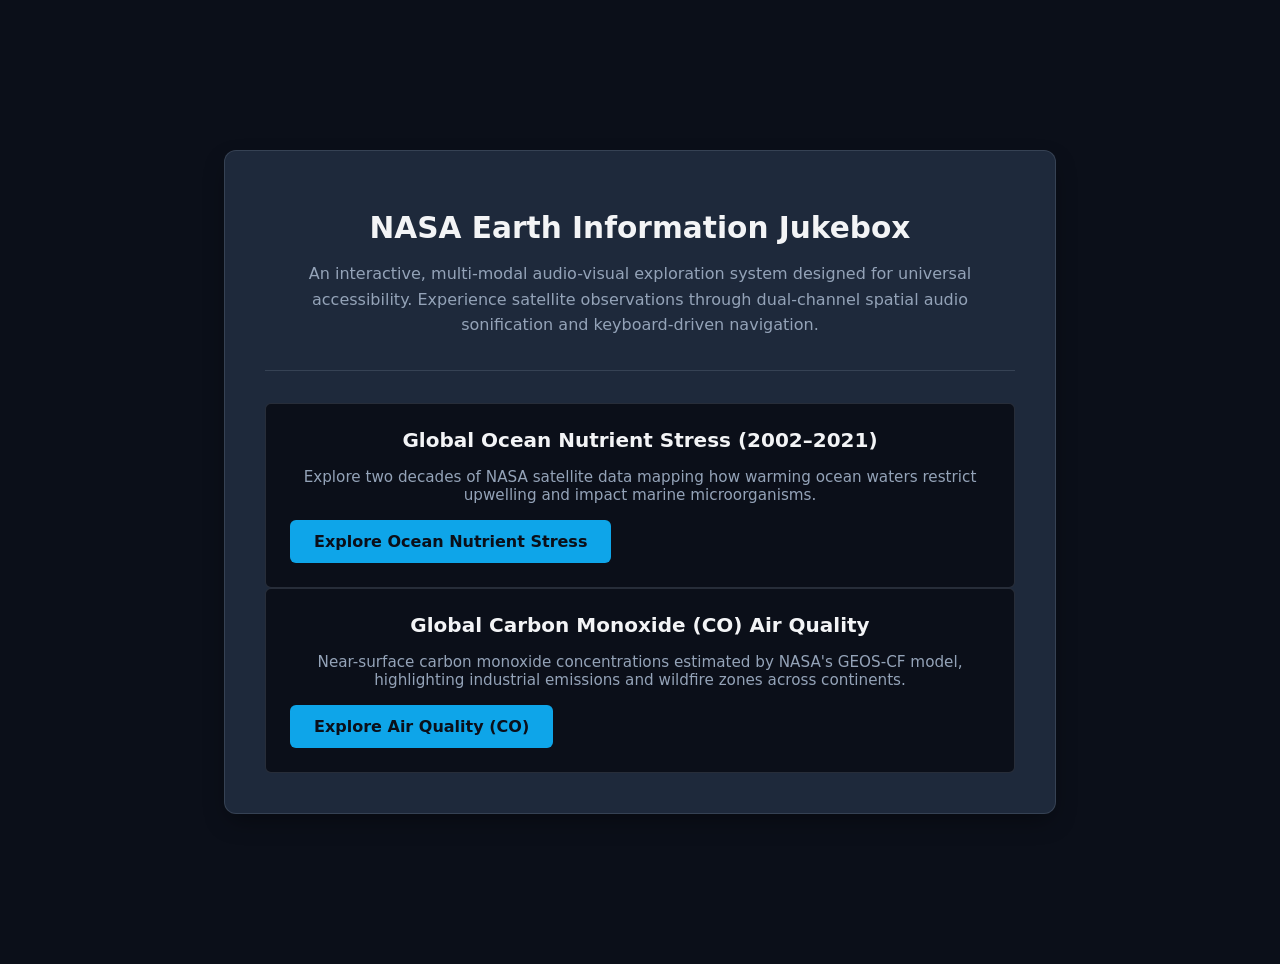
==== index.html @ 6dde5a8d "Added one more visualization page air-Quality-co.html and updated files to accomodate mutiple visual" ====
<!DOCTYPE html>
<html lang="en">
<head>
    <meta charset="UTF-8">
    <meta name="viewport" content="width=device-width, initial-scale=1.0">
    <title>NASA Earth Information Jukebox - Accessible Data Gateway</title>
    <link rel="stylesheet" href="css/style.css">
</head>
<body class="gateway-body">

    <main class="gateway-container" role="main">
        <header class="gateway-header">
            <h1>NASA Earth Information Jukebox</h1>
            <p>An interactive, multi-modal audio-visual exploration system designed for universal accessibility. Experience satellite observations through dual-channel spatial audio sonification and keyboard-driven navigation.</p>
        </header>

        <section aria-label="Available Visualizations">
            <div class="dataset-card">
                <h2>Global Ocean Nutrient Stress (2002–2021)</h2>
                <p>Explore two decades of NASA satellite data mapping how warming ocean waters restrict upwelling and impact marine microorganisms.</p>
                <a href="ocean-stress.html" class="explore-btn" role="button">Explore Ocean Nutrient Stress</a>
            </div>
            <div class="dataset-card">
                <h2>Global Carbon Monoxide (CO) Air Quality</h2>
                <p>Near-surface carbon monoxide concentrations estimated by NASA's GEOS-CF model, highlighting industrial emissions and wildfire zones across continents.</p>
                <a href="air-quality-co.html" class="explore-btn" role="button">Explore Air Quality (CO)</a>
            </div>
        </section>
    </main>

</body>
</html>
---- css/style.css ----
/* ==========================================================================
   EARTH INFORMATION JUKEBOX - DESIGN SYSTEM & CSS VARIABLES (:root)
   ========================================================================== */
:root {
    /* Color Palette (WCAG AAA High Contrast) */
    --bg-primary: #0b0f19;
    --bg-surface: #1e293b;
    --border-color: #475569;
    --border-bright: #38bdf8;
    
    --text-primary: #f3f4f6;
    --text-heading: #38bdf8;
    --text-accent: #facc15;
    
    /* Interactive & Action Colors */
    --btn-bg: #0284c7;
    --btn-hover: #0369a1;
    --focus-ring: #facc15;
    --cursor-line: #38bdf8;

    /* Legend / Stress Colors */
    --legend-low-bg: #1e3a8a;
    --legend-low-text: #93c5fd;
    --legend-high-bg: #7f1d1d;
    --legend-high-text: #fca5a5;

    /* Typography */
    --font-family: Arial, sans-serif;
    --font-size-base: 1rem;
    --font-size-lg: 1.1rem;
    --font-size-heading: 1.2rem;

    /* Spacing & Layout */
    --spacing-sm: 8px;
    --spacing-md: 15px;
    --spacing-lg: 20px;
    --spacing-xl: 30px;
    --border-radius: 6px;
    --border-radius-sm: 4px;

    /* Focus & Border Styles */
    --focus-outline-width: 4px;
    --focus-outline-style: solid;
}

/* ==========================================================================
   BASE & LAYOUT STYLES
   ========================================================================== */
body {
    font-family: var(--font-family);
    background-color: var(--bg-primary);
    color: var(--text-primary);
    margin: 0;
    padding: var(--spacing-lg);
    text-align: center;
}

header h1 {
    color: var(--text-heading);
    margin-bottom: var(--spacing-sm);
}

header p {
    font-size: var(--font-size-base);
    color: var(--text-primary);
}

.main-container {
    max-width: 1200px;
    margin: 0 auto;
}

/* ==========================================================================
   TIER 1: EXECUTIVE SUMMARY BANNER
   ========================================================================== */
.sr-summary-banner {
    background-color: var(--bg-surface);
    border: 2px solid var(--border-bright);
    color: var(--text-primary);
    padding: var(--spacing-md);
    margin-bottom: var(--spacing-lg);
    font-size: var(--font-size-lg);
    border-radius: var(--border-radius);
    text-align: left;
}

/* ==========================================================================
   AUDIO LEGEND COMPONENT (Displayed Before Map)
   ========================================================================== */
.audio-legend-section {
    margin-bottom: var(--spacing-lg);
    background: var(--bg-surface);
    border: 2px solid var(--border-color);
    padding: var(--spacing-md);
    border-radius: var(--border-radius);
    text-align: left;
}

.audio-legend-section h3 {
    color: var(--text-heading);
    margin-top: 0;
    font-size: var(--font-size-heading);
}

.legend-grid {
    display: flex;
    justify-content: space-around;
    gap: var(--spacing-md);
    margin-top: var(--spacing-sm);
    flex-wrap: wrap;
}

.legend-item {
    flex: 1;
    min-width: 250px;
    padding: var(--spacing-md);
    border-radius: var(--border-radius-sm);
    font-weight: bold;
}

.legend-item.low { 
    background-color: var(--legend-low-bg); 
    color: var(--legend-low-text); 
}

.legend-item.high { 
    background-color: var(--legend-high-bg); 
    color: var(--legend-high-text); 
}

/* ==========================================================================
   WORKSPACE & MAP CONTAINER
   ========================================================================== */
.workspace-grid {
    display: flex;
    flex-wrap: wrap;
    gap: var(--spacing-lg);
    justify-content: center;
    align-items: flex-start;
}

.map-section {
    flex: 2;
    min-width: 300px;
}

.map-container {
    border: 4px solid var(--text-primary);
    background: #000;
    width: 100%;
    max-width: 800px;
    margin: 0 auto;
    border-radius: var(--border-radius-sm);
    overflow: hidden;
}

canvas {
    display: block;
    width: 100%;
    height: auto;
    cursor: crosshair;
}

canvas:focus {
    outline: var(--focus-outline-width) var(--focus-outline-style) var(--focus-ring);
}

.status-readout {
    margin-top: var(--spacing-md);
    font-size: var(--font-size-lg);
    color: var(--text-accent);
    font-weight: bold;
    background: var(--bg-surface);
    padding: var(--spacing-md);
    border-radius: var(--border-radius-sm);
    text-align: left;
    border: 1px solid var(--border-color);
}

/* ==========================================================================
   CONTROL PANEL & BUTTONS
   ========================================================================== */
.control-panel {
    flex: 1;
    min-width: 280px;
    background: var(--bg-surface);
    border: 2px solid var(--border-color);
    padding: var(--spacing-md);
    border-radius: var(--border-radius);
    text-align: left;
}

.control-panel h2 {
    color: var(--text-heading);
    margin-top: 0;
    font-size: var(--font-size-heading);
}

fieldset {
    border: 1px solid var(--border-color);
    margin-bottom: var(--spacing-md);
    padding: var(--spacing-md);
    border-radius: var(--border-radius-sm);
}

legend {
    color: var(--text-heading);
    font-weight: bold;
}

.control-btn {
    display: block;
    width: 100%;
    background-color: var(--btn-bg);
    color: var(--text-primary);
    border: none;
    padding: var(--spacing-sm) var(--spacing-md);
    margin-top: var(--spacing-sm);
    border-radius: var(--border-radius-sm);
    font-size: var(--font-size-base);
    cursor: pointer;
    font-weight: bold;
    text-align: center;
}

.control-btn:hover {
    background-color: var(--btn-hover);
}

.control-btn:focus {
    outline: var(--focus-outline-width) var(--focus-outline-style) var(--focus-ring);
}

/* Legend subline metadata */
.legend-subline {
    font-size: 0.85rem;
    opacity: 0.8;
    margin-top: 4px;
}

/* Screen-reader-only accessible hiding class */
.sr-only {
    position: absolute;
    width: 1px;
    height: 1px;
    padding: 0;
    margin: -1px;
    overflow: hidden;
    clip: rect(0, 0, 0, 0);
    white-space: nowrap;
    border: 0;
}

/* Gateway Link Container */
.gateway-link-container {
    margin-top: 1.5rem;
}

.gateway-link-container .control-btn {
    text-align: center;
    display: block;
    text-decoration: none;
}

/* ========================================================================== */
/* Gateway Landing Page Styles (Appended)                                     */
/* ========================================================================== */

.gateway-body {
    background-color: var(--bg-primary, #0f172a);
    color: var(--text-primary, #f8fafc);
    font-family: var(--font-sans, system-ui, sans-serif);
    margin: 0;
    min-height: 100vh;
    display: flex;
    flex-direction: column;
    align-items: center;
    justify-content: center;
    padding: 2rem;
}

.gateway-container {
    width: 100%;
    max-width: 750px;
    background-color: var(--bg-secondary, #1e293b);
    border: var(--border-subtle, 1px solid rgba(148, 163, 184, 0.2));
    border-radius: var(--radius-md, 0.75rem);
    padding: 2.5rem;
    box-shadow: 0 10px 25px -5px rgba(0, 0, 0, 0.4);
}

.gateway-header {
    margin-bottom: 2rem;
    border-bottom: var(--border-subtle, 1px solid rgba(148, 163, 184, 0.2));
    padding-bottom: 1rem;
}

.gateway-header h1 {
    font-size: 1.85rem;
    font-weight: 700;
    margin-bottom: 0.75rem;
    color: var(--text-primary, #f8fafc);
}

.gateway-header p {
    color: var(--text-secondary, #94a3b8);
    font-size: 1rem;
    line-height: 1.6;
}

.dataset-card {
    background-color: var(--bg-primary, #0f172a);
    border: var(--border-subtle, 1px solid rgba(148, 163, 184, 0.2));
    border-radius: var(--radius-sm, 0.375rem);
    padding: 1.5rem;
    display: flex;
    flex-direction: column;
    gap: 1rem;
}

.dataset-card h2 {
    font-size: 1.25rem;
    color: var(--text-primary, #f8fafc);
    margin: 0;
}

.dataset-card p {
    color: var(--text-secondary, #94a3b8);
    font-size: 0.95rem;
    margin: 0;
}

.explore-btn {
    display: inline-block;
    background-color: var(--accent-primary, #0ea5e9);
    color: var(--bg-primary, #0f172a);
    font-weight: 600;
    text-decoration: none;
    padding: 0.75rem 1.5rem;
    border-radius: var(--radius-sm, 0.375rem);
    text-align: center;
    transition: opacity 0.2s ease;
    align-self: flex-start;
}

.explore-btn:hover {
    opacity: 0.9;
    background-color: var(--accent-hover, #0284c7);
    color: var(--text-primary, #f8fafc);
}


/* ==========================================================================
   DYNAMIC LEGEND COMPONENT STYLES (Zero-Hardcoding Architecture)
   ========================================================================== */
.audio-legend-wrapper {
    margin-bottom: var(--spacing-lg);
    background: var(--bg-surface);
    border: 2px solid var(--border-color);
    padding: var(--spacing-md);
    border-radius: var(--border-radius);
    text-align: left;
}

.audio-legend-wrapper h3 {
    color: var(--text-heading);
    margin-top: 0;
    font-size: var(--font-size-heading);
    margin-bottom: 0.5rem;
}

.legend-desc {
    font-size: 0.85rem;
    color: var(--text-secondary, #94a3b8);
    margin-bottom: 1rem;
}

.legend-gradient-bar {
    height: 36px;
    width: 100%;
    min-width: 200px;
    display: block;
    border-radius: var(--border-radius-sm);
    position: relative;
    cursor: pointer;
    outline-offset: 2px;
    margin: var(--spacing-sm) 0;
    border: 1px solid var(--border-color);
}

.legend-gradient-bar:focus {
    outline: var(--focus-outline-width) var(--focus-outline-style) var(--focus-ring);
}

.legend-axis-labels {
    display: flex;
    justify-content: space-between;
    margin-top: 8px;
    font-size: 0.8rem;
    color: var(--text-secondary, #94a3b8);
}

.legend-unit-footer {
    text-align: center;
    margin-top: 6px;
    font-size: 0.75rem;
    font-style: italic;
    color: var(--text-secondary, #94a3b8);
}
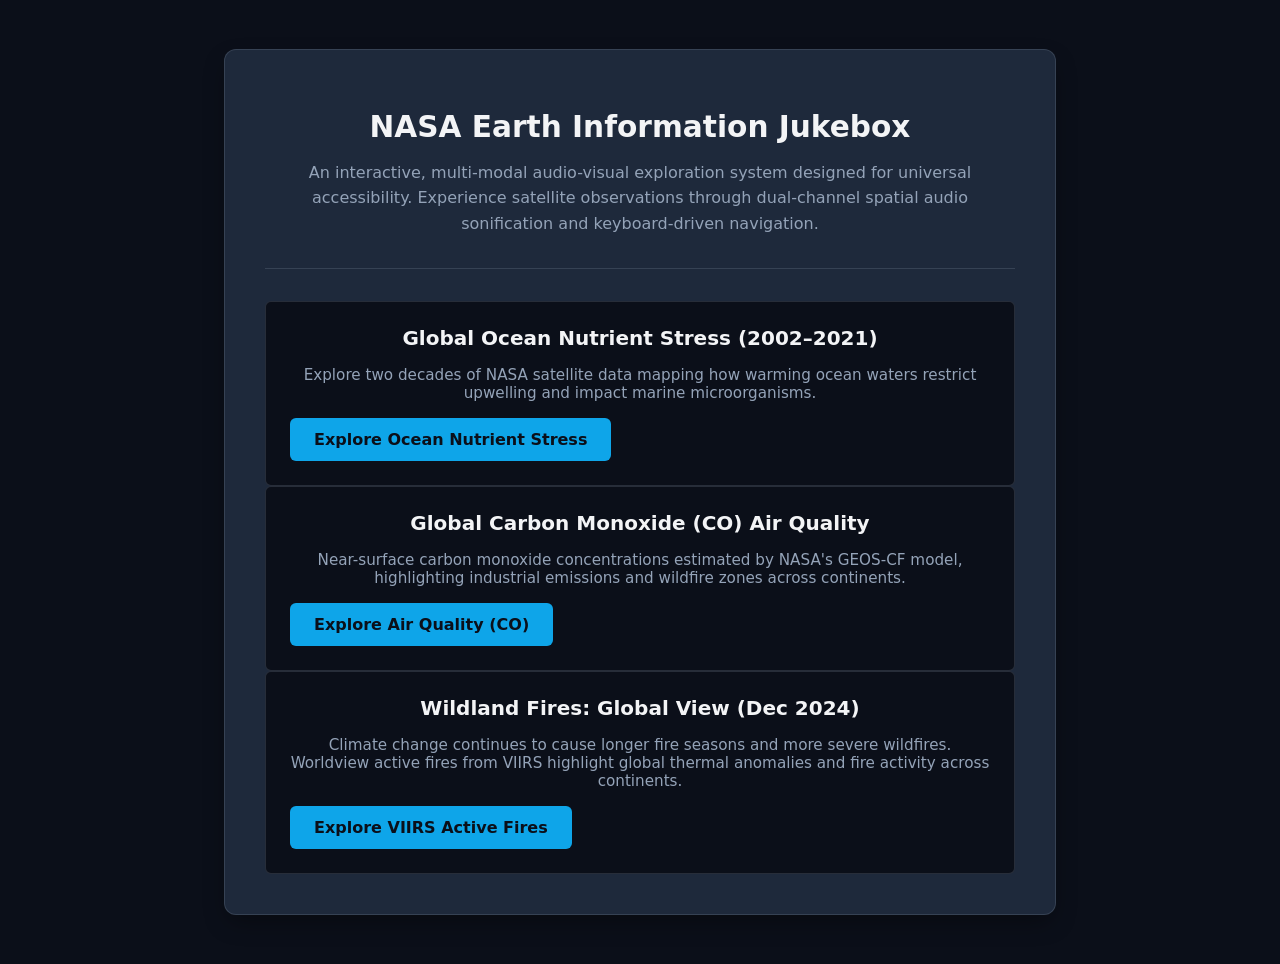
==== commit 271ec0a6: "Added third visualization fires-viirs.html" ====
--- a/index.html
+++ b/index.html
@@ -25,6 +25,11 @@
                 <p>Near-surface carbon monoxide concentrations estimated by NASA's GEOS-CF model, highlighting industrial emissions and wildfire zones across continents.</p>
                 <a href="air-quality-co.html" class="explore-btn" role="button">Explore Air Quality (CO)</a>
             </div>
+            <div class="dataset-card">
+                <h2>Wildland Fires: Global View (Dec 2024)</h2>
+                <p>Climate change continues to cause longer fire seasons and more severe wildfires. Worldview active fires from VIIRS highlight global thermal anomalies and fire activity across continents.</p>
+                <a href="fires-viirs.html" class="explore-btn" role="button">Explore VIIRS Active Fires</a>
+            </div>
         </section>
     </main>
 
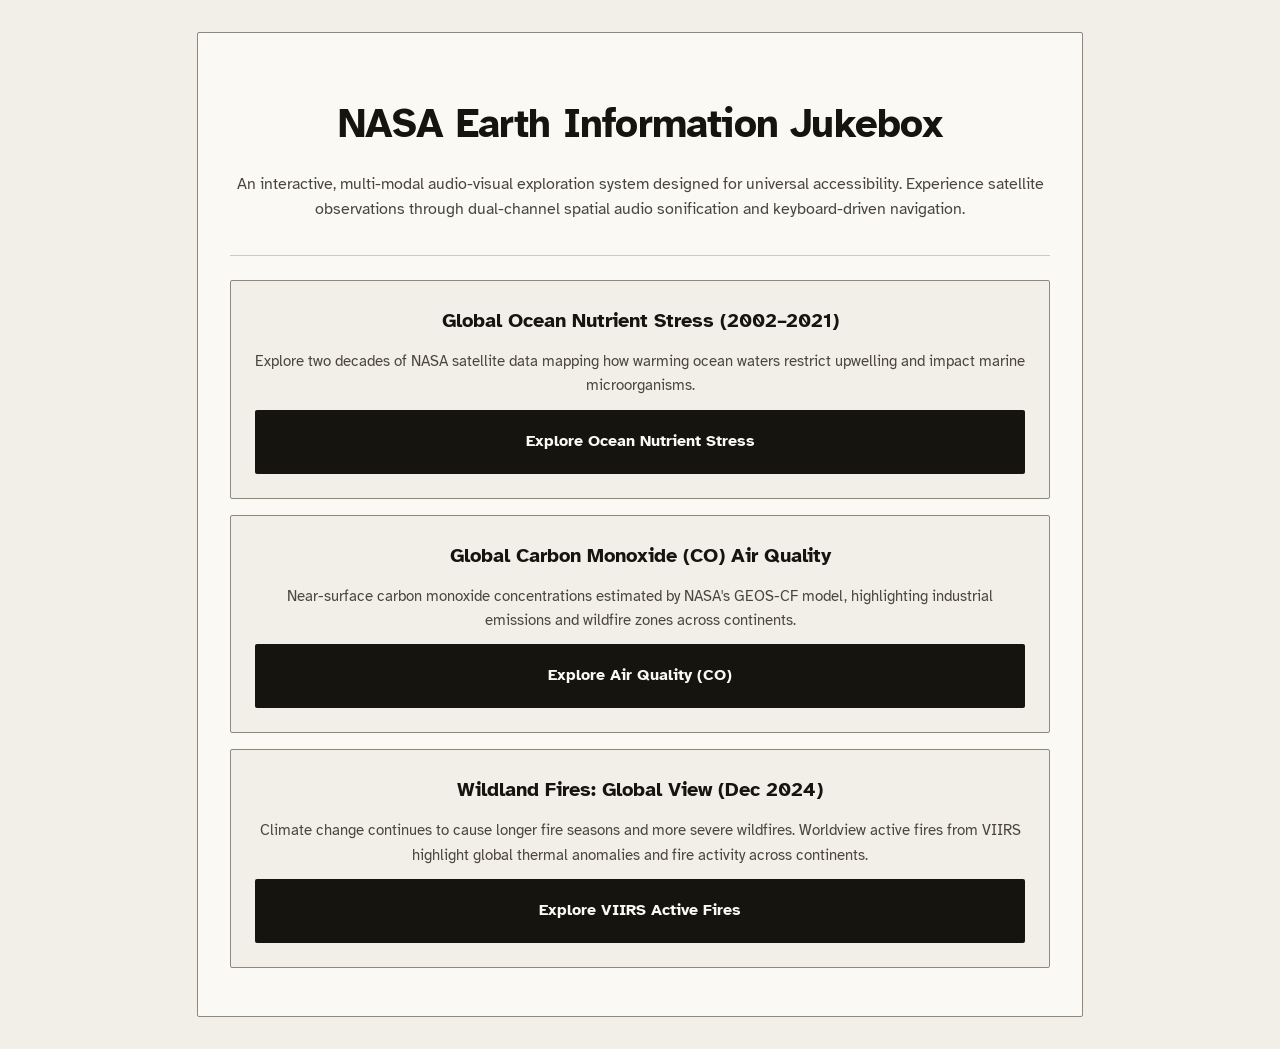
==== commit 37d4ced5: "Phase 1 - Style update" ====
--- a/index.html
+++ b/index.html
@@ -5,6 +5,11 @@
     <meta name="viewport" content="width=device-width, initial-scale=1.0">
     <title>NASA Earth Information Jukebox - Accessible Data Gateway</title>
     <link rel="stylesheet" href="css/style.css">
+
+    <!-- Google Fonts for Accessible Typography -->
+    <link rel="preconnect" href="https://fonts.googleapis.com">
+    <link rel="preconnect" href="https://fonts.gstatic.com" crossorigin>
+    <link href="https://fonts.googleapis.com/css2?family=Atkinson+Hyperlegible:ital,wght@0,400;0,700;1,400;1,700&display=swap" rel="stylesheet">
 </head>
 <body class="gateway-body">
 
--- a/css/style.css
+++ b/css/style.css
@@ -1,122 +1,243 @@
-
-
-
-/* ==========================================================================
-   EARTH INFORMATION JUKEBOX - DESIGN SYSTEM & CSS VARIABLES (:root)
+/* ==========================================================================
+   EARTH INFORMATION JUKEBOX — DESIGN SYSTEM & CSS VARIABLES (:root)
+   Centralized Token Dictionary & Comprehensive Documentation
    ========================================================================== */
 :root {
-    /* Color Palette (WCAG AAA High Contrast) */
-    --bg-primary: #0b0f19;
-    --bg-surface: #1e293b;
-    --border-color: #475569;
-    --border-bright: #38bdf8;
-    
-    --text-primary: #f3f4f6;
-    --text-heading: #38bdf8;
-    --text-accent: #facc15;
-    
-    /* Interactive & Action Colors */
-    --btn-bg: #0284c7;
-    --btn-hover: #0369a1;
-    --focus-ring: #facc15;
-    --cursor-line: #38bdf8;
-
-    /* Legend / Stress Colors */
+    /* ----------------------------------------------------------------------
+       1. COLOR PALETTE ("Listening Atlas" Day Theme — WCAG AAA High Contrast)
+       ---------------------------------------------------------------------- */
+    /* Primary warm paper background for the main body viewport (reduces glare) */
+    --bg-primary: #F2EFE8;
+    --paper: #F2EFE8;
+    
+    /* Elevated surface background for cards, panels, and banners */
+    --bg-surface: #FBF9F4;
+    --surface: #FBF9F4;
+
+    /* Tinted archival plate background for map canvas containers */
+    --plate-bg: #E6E1D6;
+    
+    /* Standard structural rule/border color for dividers and fieldsets */
+    --border-color: #CFC9BD;
+    --rule: #CFC9BD;
+    
+    /* High-contrast strong border color for cards, buttons, and active frames */
+    --border-bright: #8E877A;
+    --rule-strong: #8E877A;
+    
+    /* Primary deep charcoal-ink foreground text color */
+    --text-primary: #16140F;
+    --ink: #16140F;
+    
+    /* Heading text color in deep charcoal-ink for maximum legibility */
+    --text-heading: #16140F;
+    
+    /* Accent text color in deep burnt-terracotta for readouts and links */
+    --text-accent: #8C2A0B;
+    --accent: #8C2A0B;
+
+    /* Secondary muted ink color for descriptions, metadata, and axis labels */
+    --text-secondary: #4A463F;
+    --ink-2: #4A463F;
+
+    /* ----------------------------------------------------------------------
+       2. INTERACTIVE & ACTION COLORS
+       ---------------------------------------------------------------------- */
+    /* Primary button background in solid ink for unmistakable contrast */
+    --btn-bg: #16140F;
+    
+    /* Interactive hover state transitions smoothly to burnt-terracotta accent */
+    --btn-hover: #8C2A0B;
+    
+    /* High-visibility 3px terracotta focus ring for keyboard & VoiceOver users */
+    --focus-ring: #8C2A0B;
+    
+    /* Color for the active canvas audio scanning cursor line */
+    --cursor-line: #16140F;
+
+    /* Primary accent color tokens for landing page buttons and links */
+    --accent-primary: #16140F;
+    --accent-hover: #8C2A0B;
+
+    /* ----------------------------------------------------------------------
+       3. LEGEND / STRESS COLORS
+       ---------------------------------------------------------------------- */
+    /* Low-impact / cool zone legend background */
     --legend-low-bg: #1e3a8a;
+    
+    /* Low-impact / cool zone legend text */
     --legend-low-text: #93c5fd;
+    
+    /* High-impact / active fire / stress zone legend background */
     --legend-high-bg: #7f1d1d;
+    
+    /* High-impact / active fire / stress zone legend text */
     --legend-high-text: #fca5a5;
 
-    /* Typography */
-    --font-family: Arial, sans-serif;
+    /* ----------------------------------------------------------------------
+       4. TYPOGRAPHY SYSTEM
+       ---------------------------------------------------------------------- */
+    /* Primary sans-serif font stack for general UI and body copy */
+    --font-family: 'Atkinson Hyperlegible', sans-serif;
+    
+    /* Accessible alternative sans-serif font family token */
+    --font-sans: system-ui, sans-serif;
+    
+    /* Base font size for root body text */
     --font-size-base: 1rem;
+    
+    /* Large font size for prominent subtitles and executive summaries */
     --font-size-lg: 1.1rem;
+    
+    /* Standard heading font size for section titles */
     --font-size-heading: 1.2rem;
 
-    /* Spacing & Layout */
-    --spacing-sm: 8px;
-    --spacing-md: 15px;
-    --spacing-lg: 20px;
-    --spacing-xl: 30px;
-    --border-radius: 6px;
-    --border-radius-sm: 4px;
-
-    /* Focus & Border Styles */
-    --focus-outline-width: 4px;
+    /* ----------------------------------------------------------------------
+       5. SPACING & LAYOUT SCALE (Modular Grid Tokens)
+       ---------------------------------------------------------------------- */
+    --s1: 4px;
+    --s2: 8px;
+    --s3: 12px;
+    --s4: 16px;
+    --s5: 24px;
+    --s6: 32px;
+    --s7: 48px;
+    --s8: 72px;
+    --s9: 112px;
+
+    /* Legacy spacing tokens preserved for backward compatibility */
+    --spacing-sm: 8px;      /* Maps closely to --s2 */
+    --spacing-md: 15px;     /* Intermediate card/panel padding */
+    --spacing-lg: 20px;     /* Standard layout gap */
+    --spacing-xl: 30px;     /* Large section separator */
+
+    /* ----------------------------------------------------------------------
+       6. BORDER RADIUS & GEOMETRY TOKENS
+       ---------------------------------------------------------------------- */
+    --border-radius: 2px;
+    --border-radius-sm: 2px;
+    --radius-sm: 2px;
+    --radius-md: 2px;
+
+    /* ----------------------------------------------------------------------
+       7. ACCESSIBILITY FOCUS & OUTLINE STYLES
+       ---------------------------------------------------------------------- */
+    --focus-outline-width: 3px;
     --focus-outline-style: solid;
-}
+    --border-subtle: 1px solid rgba(148, 163, 184, 0.2);
+}
+
 
 /* ==========================================================================
    BASE & LAYOUT STYLES
-   ========================================================================== */
+   Phase 2: Typographic Foundation & Readability Upgrades
+   ========================================================================== */
+/* Apply smooth scrolling and set a safe scroll padding for keyboard navigation */
+html {
+    scroll-behavior: smooth;
+    scroll-padding-top: 88px;
+}
+
+/* Accessibility override: If a user has "reduced motion" turned on in their OS, disable animations */
+@media (prefers-reduced-motion: reduce) {
+    html { scroll-behavior: auto; }
+    * { animation: none !important; transition: none !important; }
+}
+
+/* The foundational body style: applies our accessible font, colors, and layout */
 body {
-    font-family: var(--font-family);
+    /* 1. Use Atkinson Hyperlegible first, fallback to standard Arial/sans-serif */
+    font-family: "Atkinson Hyperlegible", Arial, sans-serif;
+    
+    /* 2. Apply our dark theme primary background color */
     background-color: var(--bg-primary);
+    
+    /* 3. Apply our primary high-contrast text color */
     color: var(--text-primary);
+    
+    /* 4. Reset margins and apply standard padding around the edges */
     margin: 0;
     padding: var(--spacing-lg);
+    
+    /* 5. Readability settings: 1.6 line height prevents text from looking cramped */
+    line-height: 1.6;
+    -webkit-font-smoothing: antialiased; /* Makes text rendering crisper on Mac/iOS */
+    
+    /* 6. Center standard text (legacy rule preserved) */
     text-align: center;
 }
 
+/* Maintain heading colors and spacing securely */
 header h1 {
     color: var(--text-heading);
     margin-bottom: var(--spacing-sm);
-}
-
+    letter-spacing: -0.01em; /* Tightens large headers slightly for a cleaner look */
+}
+
+/* Maintain paragraph sizes securely */
 header p {
     font-size: var(--font-size-base);
     color: var(--text-primary);
 }
 
+/* Secure the main content container width */
 .main-container {
     max-width: 1200px;
     margin: 0 auto;
 }
 
+/* Utility class for Coordinate readouts and Numbers (uses the Mono font) */
+.mono-text {
+    font-family: "Atkinson Hyperlegible Mono", monospace;
+    font-variant-numeric: tabular-nums; /* Ensures numbers perfectly align in columns */
+}
+
 /* ==========================================================================
    TIER 1: EXECUTIVE SUMMARY BANNER
    ========================================================================== */
 .sr-summary-banner {
-    background-color: var(--bg-surface);
-    border: 2px solid var(--border-bright);
-    color: var(--text-primary);
-    padding: var(--spacing-md);
-    margin-bottom: var(--spacing-lg);
-    font-size: var(--font-size-lg);
+    background-color: var(--surface);             /* Elevated warm cream card surface */
+    border: 1px solid var(--rule-strong);         /* Crisp high-contrast structural border */
+    border-left: 4px solid var(--accent);         /* Left accent bar for immediate visual anchoring */
+    color: var(--ink);                            /* Deep charcoal-ink primary text */
+    padding: var(--s4) var(--s5);                 /* Balanced modular padding */
+    margin-bottom: var(--s5);                     /* Clean separation below banner */
+    font-size: var(--font-size-lg);               /* Slightly enlarged executive summary text */
+    border-radius: var(--border-radius);          /* Crisp 2px scientific corner radius */
+    text-align: left;                             /* Left-aligned for effortless reading flow */
+}
+
+/* ==========================================================================
+   AUDIO LEGEND COMPONENT (Displayed Before Map)
+   ========================================================================== */
+.audio-legend-section {
+    margin-bottom: var(--s5);
+    background: var(--surface);
+    border: 1px solid var(--rule-strong);
+    padding: var(--s5);
     border-radius: var(--border-radius);
     text-align: left;
 }
 
-/* ==========================================================================
-   AUDIO LEGEND COMPONENT (Displayed Before Map)
-   ========================================================================== */
-.audio-legend-section {
-    margin-bottom: var(--spacing-lg);
-    background: var(--bg-surface);
-    border: 2px solid var(--border-color);
-    padding: var(--spacing-md);
-    border-radius: var(--border-radius);
-    text-align: left;
-}
-
 .audio-legend-section h3 {
-    color: var(--text-heading);
+    color: var(--ink);
     margin-top: 0;
     font-size: var(--font-size-heading);
+    font-weight: 800;
 }
 
 .legend-grid {
     display: flex;
     justify-content: space-around;
-    gap: var(--spacing-md);
-    margin-top: var(--spacing-sm);
+    gap: var(--s3);
+    margin-top: var(--s2);
     flex-wrap: wrap;
 }
 
 .legend-item {
     flex: 1;
     min-width: 250px;
-    padding: var(--spacing-md);
+    padding: var(--s4);
     border-radius: var(--border-radius-sm);
     font-weight: bold;
 }
@@ -137,7 +258,7 @@
 .workspace-grid {
     display: flex;
     flex-wrap: wrap;
-    gap: var(--spacing-lg);
+    gap: var(--s6);
     justify-content: center;
     align-items: flex-start;
 }
@@ -148,8 +269,8 @@
 }
 
 .map-container {
-    border: 4px solid var(--text-primary);
-    background: #000;
+    border: 1px solid var(--rule-strong);         /* Clean archival frame around map canvas */
+    background: var(--plate-bg);                  /* Warm stone plate background while loading */
     width: 100%;
     max-width: 800px;
     margin: 0 auto;
@@ -169,213 +290,179 @@
 }
 
 .status-readout {
-    margin-top: var(--spacing-md);
+    margin-top: var(--s4);
     font-size: var(--font-size-lg);
-    color: var(--text-accent);
-    font-weight: bold;
-    background: var(--bg-surface);
-    padding: var(--spacing-md);
+    color: var(--ink);                            /* High-contrast ink for live status text */
+    font-weight: 600;
+    background: var(--surface);                   /* Elevated surface card */
+    padding: var(--s4);
     border-radius: var(--border-radius-sm);
     text-align: left;
-    border: 1px solid var(--border-color);
-}
-
-/* ==========================================================================
-   CONTROL PANEL & BUTTONS
-   ========================================================================== */
-.control-panel {
-    flex: 1;
-    min-width: 280px;
-    background: var(--bg-surface);
-    border: 2px solid var(--border-color);
-    padding: var(--spacing-md);
-    border-radius: var(--border-radius);
-    text-align: left;
-}
-
-.control-panel h2 {
-    color: var(--text-heading);
-    margin-top: 0;
-    font-size: var(--font-size-heading);
-}
-
-fieldset {
-    border: 1px solid var(--border-color);
-    margin-bottom: var(--spacing-md);
-    padding: var(--spacing-md);
-    border-radius: var(--border-radius-sm);
-}
-
-legend {
-    color: var(--text-heading);
-    font-weight: bold;
-}
-
+    border: 1px solid var(--rule-strong);
+    border-left: 4px solid var(--ink);            /* Bold left indicator for live readout */
+}
+
+/* ==========================================================================
+   CONTROL PANEL & INTERACTIVE BUTTON STYLES
+   Step 3: Upgraded touch targets (min-height: 48px), focus rings, and tokens
+   ========================================================================== */
+
+/* Universal styling for standard control panel buttons */
 .control-btn {
-    display: block;
-    width: 100%;
-    background-color: var(--btn-bg);
-    color: var(--text-primary);
-    border: none;
-    padding: var(--spacing-sm) var(--spacing-md);
-    margin-top: var(--spacing-sm);
-    border-radius: var(--border-radius-sm);
-    font-size: var(--font-size-base);
-    cursor: pointer;
-    font-weight: bold;
-    text-align: center;
-}
-
+    display: block;                              /* Ensures button takes full container width */
+    width: 100%;                                 /* Fills available panel width */
+    min-height: 48px;                            /* WCAG accessibility standard: minimum 48px touch height */
+    background-color: var(--btn-bg);             /* Uses centralized button background token */
+    color: var(--surface);                       /* Light cream surface text on dark ink button */
+    border: 1px solid var(--rule-strong);        /* Clean archival structural border */
+    padding: var(--s2) var(--s4);                /* Uses modular s2/s4 spacing tokens */
+    margin-top: var(--s2);                       /* Spacing above the button */
+    border-radius: var(--border-radius-sm);      /* Rounded corners using geometry tokens */
+    font-family: "Atkinson Hyperlegible", sans-serif; /* Accessible typography */
+    font-size: var(--font-size-base);            /* Standard readable font size */
+    font-weight: bold;                           /* Bold weight for clear button readability */
+    cursor: pointer;                             /* Pointer cursor on hover */
+    text-align: center;                          /* Centers button label */
+    text-decoration: none;                       /* Removes underlines if used on anchors */
+    transition: background-color 0.2s ease, border-color 0.2s ease; /* Smooth hover transition */
+}
+
+/* Hover state for control buttons */
 .control-btn:hover {
-    background-color: var(--btn-hover);
-}
-
-.control-btn:focus {
+    background-color: var(--btn-hover);          /* Transitions to hover background token */
+    border-color: var(--rule-strong);            /* Highlights border on hover */
+}
+
+/* Keyboard focus state (Critical for accessibility / VoiceOver / Keyboard users) */
+.control-btn:focus-visible {
+    outline: var(--focus-outline-width) var(--focus-outline-style) var(--focus-ring); /* High-contrast focus ring */
+    outline-offset: 2px;                         /* Slight offset so outline doesn't overlap text */
+}
+
+/* Landing page explore buttons (Unified with the same design system) */
+.explore-btn {
+    display: inline-flex;                        /* Inline flex for perfect alignment */
+    align-items: center;                         /* Vertically centers icon/text */
+    justify-content: center;                     /* Horizontally centers content */
+    min-height: 48px;                            /* WCAG minimum 48px touch height */
+    background-color: var(--accent-primary);     /* Uses accent primary token */
+    color: var(--surface);                       /* High-contrast surface text color */
+    font-weight: 600;                            /* Semi-bold weight */
+    text-decoration: none;                       /* Removes link underline */
+    padding: var(--s2) var(--s5);                /* Modular spacing padding */
+    border-radius: var(--border-radius-sm);      /* Rounded corners */
+    text-align: center;                          /* Center text */
+    transition: opacity 0.2s ease, background-color 0.2s ease; /* Smooth interaction */
+    cursor: pointer;                             /* Pointer cursor */
+}
+
+/* Explore button hover state */
+.explore-btn:hover {
+    opacity: 0.95;
+    background-color: var(--accent-hover);       /* Darker accent on hover */
+    color: var(--surface);                       /* Switches text to primary light token */
+}
+
+/* Explore button focus state */
+.explore-btn:focus-visible {
     outline: var(--focus-outline-width) var(--focus-outline-style) var(--focus-ring);
-}
-
-/* Legend subline metadata */
-.legend-subline {
-    font-size: 0.85rem;
-    opacity: 0.8;
-    margin-top: 4px;
-}
-
-/* Screen-reader-only accessible hiding class */
-.sr-only {
-    position: absolute;
-    width: 1px;
-    height: 1px;
-    padding: 0;
-    margin: -1px;
-    overflow: hidden;
-    clip: rect(0, 0, 0, 0);
-    white-space: nowrap;
-    border: 0;
-}
-
-/* Gateway Link Container */
-.gateway-link-container {
-    margin-top: 1.5rem;
-}
-
-.gateway-link-container .control-btn {
-    text-align: center;
-    display: block;
-    text-decoration: none;
+    outline-offset: 2px;
 }
 
 /* ========================================================================== */
-/* Gateway Landing Page Styles (Appended)                                     */
+/* Gateway Landing Page Styles (Tokenized & Unified)                         */
 /* ========================================================================== */
 
 .gateway-body {
-    background-color: var(--bg-primary, #0f172a);
-    color: var(--text-primary, #f8fafc);
-    font-family: var(--font-sans, system-ui, sans-serif);
+    background-color: var(--paper);
+    color: var(--ink);
+    font-family: "Atkinson Hyperlegible", var(--font-sans);
     margin: 0;
     min-height: 100vh;
     display: flex;
     flex-direction: column;
     align-items: center;
     justify-content: center;
-    padding: 2rem;
+    padding: var(--s6);
 }
 
 .gateway-container {
     width: 100%;
-    max-width: 750px;
-    background-color: var(--bg-secondary, #1e293b);
-    border: var(--border-subtle, 1px solid rgba(148, 163, 184, 0.2));
-    border-radius: var(--radius-md, 0.75rem);
-    padding: 2.5rem;
-    box-shadow: 0 10px 25px -5px rgba(0, 0, 0, 0.4);
+    max-width: 820px;
+    background-color: var(--surface);
+    border: 1px solid var(--rule-strong);
+    border-radius: var(--border-radius);
+    padding: var(--s6);
+    box-shadow: none;
 }
 
 .gateway-header {
-    margin-bottom: 2rem;
-    border-bottom: var(--border-subtle, 1px solid rgba(148, 163, 184, 0.2));
-    padding-bottom: 1rem;
+    margin-bottom: var(--s5);
+    border-bottom: 1px solid var(--rule);
+    padding-bottom: var(--s4);
 }
 
 .gateway-header h1 {
-    font-size: 1.85rem;
-    font-weight: 700;
-    margin-bottom: 0.75rem;
-    color: var(--text-primary, #f8fafc);
+    font-size: clamp(1.85rem, 4vw, 2.5rem);
+    font-weight: 800;
+    letter-spacing: -0.02em;
+    margin-bottom: var(--s3);
+    color: var(--ink);
 }
 
 .gateway-header p {
-    color: var(--text-secondary, #94a3b8);
-    font-size: 1rem;
+    color: var(--ink-2);
+    font-size: var(--font-size-base);
     line-height: 1.6;
 }
 
 .dataset-card {
-    background-color: var(--bg-primary, #0f172a);
-    border: var(--border-subtle, 1px solid rgba(148, 163, 184, 0.2));
-    border-radius: var(--radius-sm, 0.375rem);
-    padding: 1.5rem;
+    background-color: var(--paper);
+    border: 1px solid var(--rule-strong);
+    border-radius: var(--border-radius);
+    padding: var(--s5);
+    margin-bottom: var(--s4);
     display: flex;
     flex-direction: column;
-    gap: 1rem;
+    gap: var(--s3);
 }
 
 .dataset-card h2 {
     font-size: 1.25rem;
-    color: var(--text-primary, #f8fafc);
+    color: var(--ink);
     margin: 0;
 }
 
 .dataset-card p {
-    color: var(--text-secondary, #94a3b8);
+    color: var(--ink-2);
     font-size: 0.95rem;
     margin: 0;
 }
 
-.explore-btn {
-    display: inline-block;
-    background-color: var(--accent-primary, #0ea5e9);
-    color: var(--bg-primary, #0f172a);
-    font-weight: 600;
-    text-decoration: none;
-    padding: 0.75rem 1.5rem;
-    border-radius: var(--radius-sm, 0.375rem);
-    text-align: center;
-    transition: opacity 0.2s ease;
-    align-self: flex-start;
-}
-
-.explore-btn:hover {
-    opacity: 0.9;
-    background-color: var(--accent-hover, #0284c7);
-    color: var(--text-primary, #f8fafc);
-}
-
-
-/* ==========================================================================
-   DYNAMIC LEGEND COMPONENT STYLES (Zero-Hardcoding Architecture)
+/* ==========================================================================
+   DYNAMIC LEGEND COMPONENT STYLES (Tokenized & Unified)
    ========================================================================== */
 .audio-legend-wrapper {
-    margin-bottom: var(--spacing-lg);
-    background: var(--bg-surface);
-    border: 2px solid var(--border-color);
-    padding: var(--spacing-md);
+    margin-bottom: var(--s5);
+    background: var(--surface);
+    border: 1px solid var(--rule-strong);
+    padding: var(--s5);
     border-radius: var(--border-radius);
     text-align: left;
 }
 
 .audio-legend-wrapper h3 {
-    color: var(--text-heading);
+    color: var(--ink);
     margin-top: 0;
     font-size: var(--font-size-heading);
-    margin-bottom: 0.5rem;
+    font-weight: 800;
+    margin-bottom: var(--s2);
 }
 
 .legend-desc {
     font-size: 0.85rem;
-    color: var(--text-secondary, #94a3b8);
-    margin-bottom: 1rem;
+    color: var(--ink-2);
+    margin-bottom: var(--s4);
 }
 
 .legend-gradient-bar {
@@ -386,9 +473,9 @@
     border-radius: var(--border-radius-sm);
     position: relative;
     cursor: pointer;
-    outline-offset: 2px;
-    margin: var(--spacing-sm) 0;
-    border: 1px solid var(--border-color);
+    outline-offset: 3px;
+    margin: var(--s3) 0;
+    border: 1px solid var(--rule-strong);
 }
 
 .legend-gradient-bar:focus {
@@ -398,15 +485,15 @@
 .legend-axis-labels {
     display: flex;
     justify-content: space-between;
-    margin-top: 8px;
+    margin-top: var(--s3);
     font-size: 0.8rem;
-    color: var(--text-secondary, #94a3b8);
+    color: var(--ink-2);
 }
 
 .legend-unit-footer {
     text-align: center;
-    margin-top: 6px;
+    margin-top: var(--s2);
     font-size: 0.75rem;
     font-style: italic;
-    color: var(--text-secondary, #94a3b8);
+    color: var(--ink-2);
 }
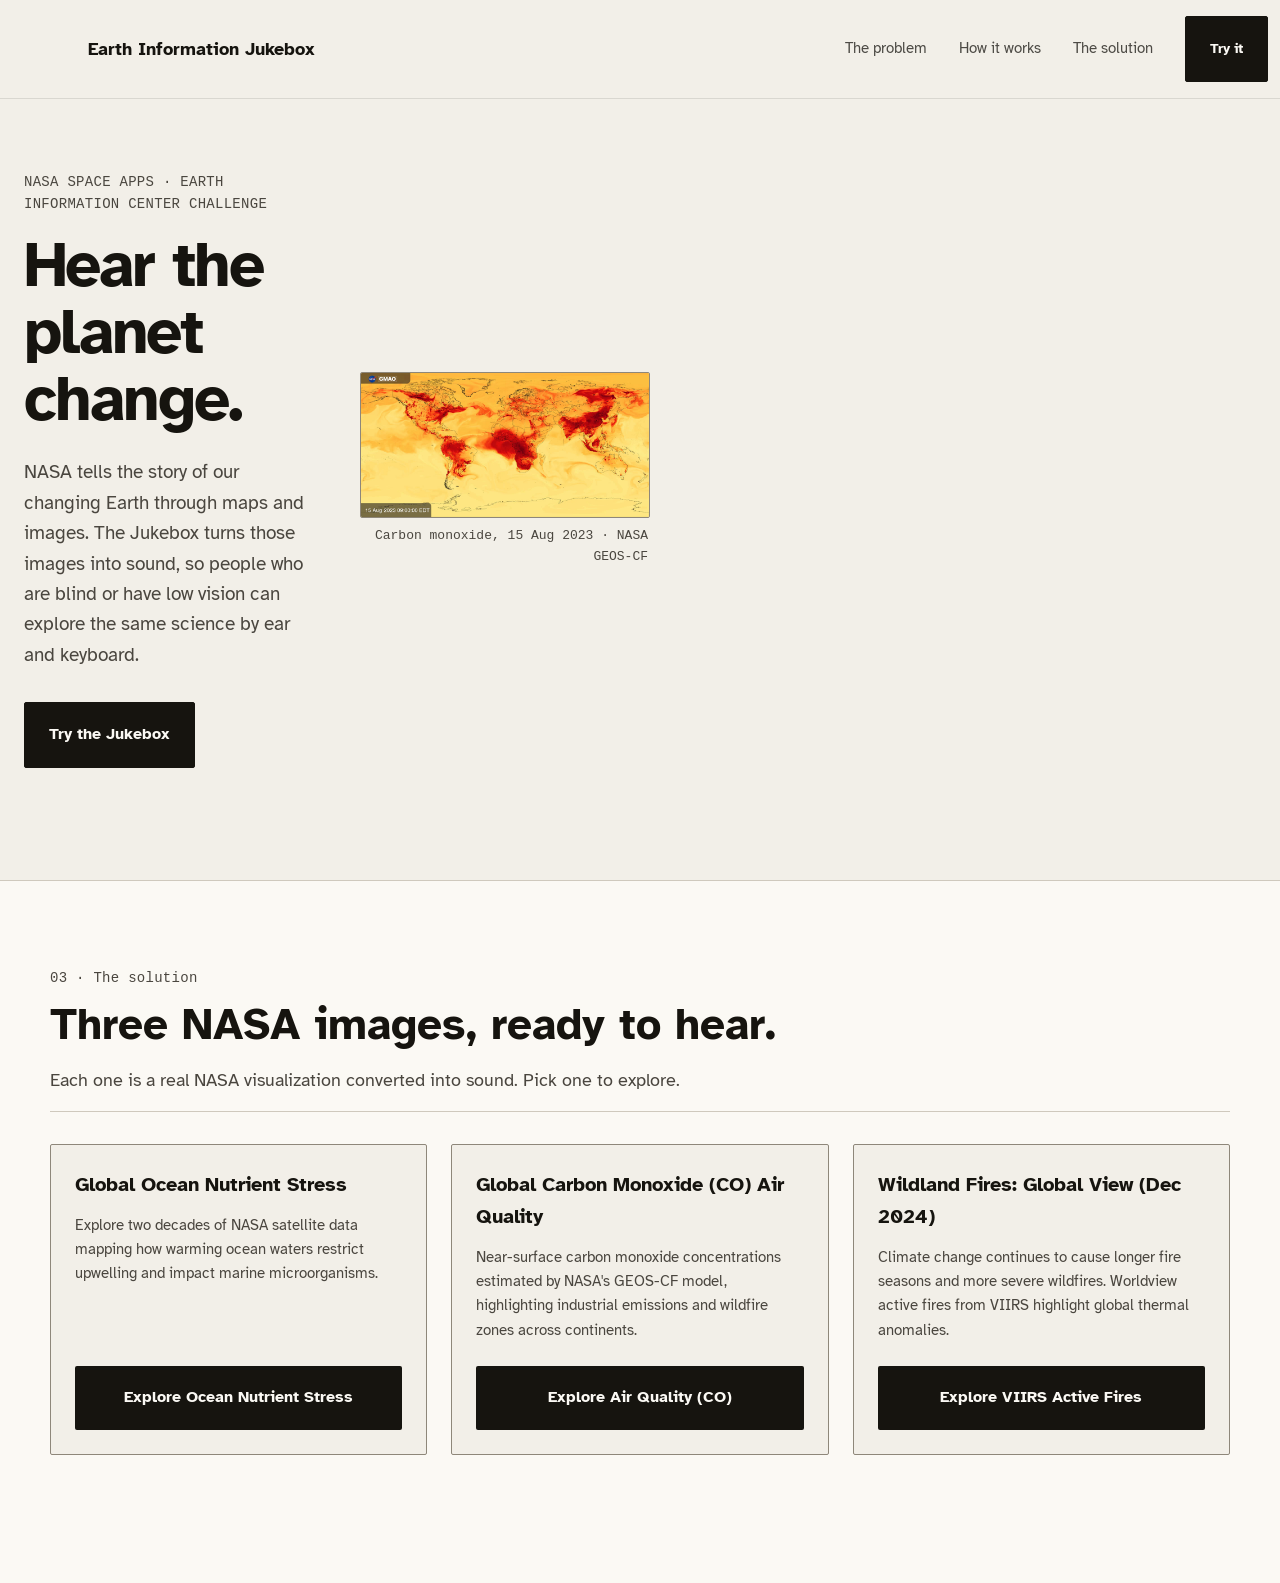
==== commit 0ae8bed0: "Style updates and read. me guide" ====
--- a/index.html
+++ b/index.html
@@ -11,31 +11,75 @@
     <link rel="preconnect" href="https://fonts.gstatic.com" crossorigin>
     <link href="https://fonts.googleapis.com/css2?family=Atkinson+Hyperlegible:ital,wght@0,400;0,700;1,400;1,700&display=swap" rel="stylesheet">
 </head>
-<body class="gateway-body">
+<body>
 
-    <main class="gateway-container" role="main">
-        <header class="gateway-header">
-            <h1>NASA Earth Information Jukebox</h1>
-            <p>An interactive, multi-modal audio-visual exploration system designed for universal accessibility. Experience satellite observations through dual-channel spatial audio sonification and keyboard-driven navigation.</p>
-        </header>
+    <!-- Top Header Bar -->
+    <header class="topbar">
+        <div class="wrap topbar-inner">
+            <a class="wordmark" href="#top" aria-label="Earth Information Jukebox, home">Earth Information Jukebox</a>
+            <nav aria-label="Page sections">
+                <ul class="navlist" role="list">
+                    <li><a href="#problem">The problem</a></li>
+                    <li><a href="#how">How it works</a></li>
+                    <li><a href="#solutions">The solution</a></li>
+                </ul>
+            </nav>
+            <a class="btn btn-primary btn-sm" href="ocean-stress.html">Try it</a>
+        </div>
+    </header>
 
-        <section aria-label="Available Visualizations">
-            <div class="dataset-card">
-                <h2>Global Ocean Nutrient Stress (2002–2021)</h2>
-                <p>Explore two decades of NASA satellite data mapping how warming ocean waters restrict upwelling and impact marine microorganisms.</p>
-                <a href="ocean-stress.html" class="explore-btn" role="button">Explore Ocean Nutrient Stress</a>
-            </div>
-            <div class="dataset-card">
-                <h2>Global Carbon Monoxide (CO) Air Quality</h2>
-                <p>Near-surface carbon monoxide concentrations estimated by NASA's GEOS-CF model, highlighting industrial emissions and wildfire zones across continents.</p>
-                <a href="air-quality-co.html" class="explore-btn" role="button">Explore Air Quality (CO)</a>
-            </div>
-            <div class="dataset-card">
-                <h2>Wildland Fires: Global View (Dec 2024)</h2>
-                <p>Climate change continues to cause longer fire seasons and more severe wildfires. Worldview active fires from VIIRS highlight global thermal anomalies and fire activity across continents.</p>
-                <a href="fires-viirs.html" class="explore-btn" role="button">Explore VIIRS Active Fires</a>
+    <!-- Main Content Wrapper -->
+    <main id="main">
+
+        <!-- Hero Section -->
+        <section class="hero" id="top" aria-labelledby="hero-h">
+            <div class="wrap hero-grid">
+                <div class="hero-copy">
+                    <p class="kicker">NASA Space Apps · Earth Information Center challenge</p>
+                    <h1 id="hero-h">Hear the planet change.</h1>
+                    <p class="lede">NASA tells the story of our changing Earth through maps and images. The Jukebox turns those images into sound, so people who are blind or have low vision can explore the same science by ear and keyboard.</p>
+                    <div class="cta-row">
+                        <a class="btn btn-primary" href="ocean-stress.html">Try the Jukebox</a>
+                    </div>
+                </div>
+                <figure class="hero-plate">
+                    <div class="plate">
+                        <img src="assets/images/AQI_CO.jpg" alt="NASA map of carbon monoxide near the surface on 15 August 2023. The heaviest pollution, in dark red, sits over central Africa, China and India; most ocean is pale yellow." width="960" height="480">
+                    </div>
+                    <figcaption class="mono">Carbon monoxide, 15 Aug 2023 · NASA GEOS-CF</figcaption>
+                </figure>
             </div>
         </section>
+
+        <!-- Visualizations / Cards Section -->
+        <section class="band" id="solutions" aria-labelledby="sol-h">
+            <div class="wrap">
+                <div class="gateway-header">
+                    <p class="label">03 · The solution</p>
+                    <h2 id="sol-h">Three NASA images, ready to hear.</h2>
+                    <p class="intro">Each one is a real NASA visualization converted into sound. Pick one to explore.</p>
+                </div>
+
+                <div class="cards-grid" role="list">
+                    <div class="dataset-card">
+                        <h2>Global Ocean Nutrient Stress</h2>
+                        <p>Explore two decades of NASA satellite data mapping how warming ocean waters restrict upwelling and impact marine microorganisms.</p>
+                        <a href="ocean-stress.html" class="explore-btn" role="button">Explore Ocean Nutrient Stress</a>
+                    </div>
+                    <div class="dataset-card">
+                        <h2>Global Carbon Monoxide (CO) Air Quality</h2>
+                        <p>Near-surface carbon monoxide concentrations estimated by NASA's GEOS-CF model, highlighting industrial emissions and wildfire zones across continents.</p>
+                        <a href="air-quality-co.html" class="explore-btn" role="button">Explore Air Quality (CO)</a>
+                    </div>
+                    <div class="dataset-card">
+                        <h2>Wildland Fires: Global View (Dec 2024)</h2>
+                        <p>Climate change continues to cause longer fire seasons and more severe wildfires. Worldview active fires from VIIRS highlight global thermal anomalies.</p>
+                        <a href="fires-viirs.html" class="explore-btn" role="button">Explore VIIRS Active Fires</a>
+                    </div>
+                </div>
+            </div>
+        </section>
+
     </main>
 
 </body>
--- a/css/style.css
+++ b/css/style.css
@@ -125,6 +125,9 @@
     --focus-outline-width: 3px;
     --focus-outline-style: solid;
     --border-subtle: 1px solid rgba(148, 163, 184, 0.2);
+
+
+    --max: 1180px; /* Increased from 1180px to utilize wide displays better */
 }
 
 
@@ -157,15 +160,18 @@
     
     /* 4. Reset margins and apply standard padding around the edges */
     margin: 0;
-    padding: var(--spacing-lg);
+    padding: 0;
     
     /* 5. Readability settings: 1.6 line height prevents text from looking cramped */
     line-height: 1.6;
     -webkit-font-smoothing: antialiased; /* Makes text rendering crisper on Mac/iOS */
     
     /* 6. Center standard text (legacy rule preserved) */
-    text-align: center;
-}
+    text-align: left !important; /* Forces uniform natural reading flow */
+
+    width: 100%;
+}
+
 
 /* Maintain heading colors and spacing securely */
 header h1 {
@@ -250,6 +256,66 @@
 .legend-item.high { 
     background-color: var(--legend-high-bg); 
     color: var(--legend-high-text); 
+}
+
+
+/* ==========================================================================
+   DYNAMIC LEGEND COMPONENT STYLES (Tokenized & Unified)
+   ========================================================================== */
+.audio-legend-wrapper {
+    margin-bottom: var(--s5);
+    background: var(--surface);
+    border: 1px solid var(--rule-strong);
+    padding: var(--s5);
+    border-radius: var(--border-radius);
+    text-align: left;
+}
+
+.audio-legend-wrapper h3 {
+    color: var(--ink);
+    margin-top: 0;
+    font-size: var(--font-size-heading);
+    font-weight: 800;
+    margin-bottom: var(--s2);
+}
+
+.legend-desc {
+    font-size: 0.85rem;
+    color: var(--ink-2);
+    margin-bottom: var(--s4);
+}
+
+.legend-gradient-bar {
+    height: 36px;
+    width: 100%;
+    min-width: 200px;
+    display: block;
+    border-radius: var(--border-radius-sm);
+    position: relative;
+    cursor: pointer;
+    outline-offset: 3px;
+    margin: var(--s3) 0;
+    border: 1px solid var(--rule-strong);
+}
+
+.legend-gradient-bar:focus {
+    outline: var(--focus-outline-width) var(--focus-outline-style) var(--focus-ring);
+}
+
+.legend-axis-labels {
+    display: flex;
+    justify-content: space-between;
+    margin-top: var(--s3);
+    font-size: 0.8rem;
+    color: var(--ink-2);
+}
+
+.legend-unit-footer {
+    text-align: center;
+    margin-top: var(--s2);
+    font-size: 0.75rem;
+    font-style: italic;
+    color: var(--ink-2);
 }
 
 /* ==========================================================================
@@ -439,61 +505,475 @@
     margin: 0;
 }
 
-/* ==========================================================================
-   DYNAMIC LEGEND COMPONENT STYLES (Tokenized & Unified)
-   ========================================================================== */
-.audio-legend-wrapper {
-    margin-bottom: var(--s5);
-    background: var(--surface);
-    border: 1px solid var(--rule-strong);
-    padding: var(--s5);
-    border-radius: var(--border-radius);
+
+
+/* =================================================================us
+   Landing page (Home Page) Additions 
+   ================================================================ */
+
+/* Hero Section Styles */
+.hero {
+  position: relative;
+  padding: 4rem 2rem;
+  display: grid;
+  grid-template-columns: 1fr 1fr;
+  gap: 2rem;
+  align-items: center;
+  background-color: var(--bg-primary, #ffffff);
+  color: var(--text-primary, #111111);
+}
+
+.hero-content h1 {
+  font-size: 3rem;
+  line-height: 1.1;
+  margin-bottom: 1rem;
+}
+
+.hero-content p {
+  font-size: 1.125rem;
+  margin-bottom: 2rem;
+  color: var(--text-secondary, #555555);
+}
+
+.hero-media img {
+  width: 100%;
+  height: auto;
+  border-radius: 8px;
+  box-shadow: 0 10px 25px rgba(0, 0, 0, 0.1);
+}
+
+/* CTA Buttons Layout */
+.cta-group {
+  display: flex;
+  gap: 1rem;
+  align-items: center;
+}
+
+.btn-primary {
+  background-color: var(--accent-color, #0066cc);
+  color: #ffffff;
+  padding: 0.75rem 1.5rem;
+  border-radius: 4px;
+  text-decoration: none;
+  font-weight: 600;
+  transition: background-color 0.2s ease;
+}
+
+.btn-primary:hover {
+  background-color: var(--accent-hover, #004c99);
+}
+
+.btn-secondary {
+  background-color: transparent;
+  color: var(--text-primary, #111111);
+  padding: 0.75rem 1.5rem;
+  border: 1px solid var(--border-color, #cccccc);
+  border-radius: 4px;
+  text-decoration: none;
+  font-weight: 600;
+}
+
+/* Band Sections (Problem & How It Works) */
+.band {
+  padding: 5rem 2rem;
+  background-color: var(--bg-secondary, #f9f9f9);
+}
+
+.band-alt {
+  background-color: var(--bg-primary, #ffffff);
+}
+
+.band h2 {
+  font-size: 2.25rem;
+  margin-bottom: 1.5rem;
+}
+
+/* Accessibility utility */
+.sr-only {
+  position: absolute;
+  width: 1px;
+  height: 1px;
+  padding: 0;
+  margin: -1px;
+  overflow: hidden;
+  clip: rect(0, 0, 0, 0);
+  white-space: nowrap;
+  border: 0;
+}
+
+
+/* =================================================================
+   Phase 2: Header & Top Navigation Bar (Fully Responsive & Aligned)
+   ================================================================ */
+
+/* Sticky header container spanning full width with design system colors */
+.topbar {
+  position: sticky;
+  top: 0;
+  z-index: 1000;
+  background-color: var(--paper, #fcfbfa);
+  color: var(--ink, #1a1a1a);
+  border-bottom: 1px solid var(--border, rgba(0, 0, 0, 0.1));
+  width: 100%;
+  /* Ensures the header itself never touches the absolute screen edges on any viewport */
+  padding-left: clamp(1rem, 3vw, 2.5rem);
+  padding-right: clamp(1rem, 3vw, 2.5rem);
+}
+
+/* Inner wrapper ensuring proper centering and max layout width constraints */
+.topbar-inner {
+  display: flex;
+  align-items: center;
+  justify-content: space-between;
+  width: 100%;
+  max-width: 1400px;
+  margin: 0 auto;
+  padding: 1rem 0; /* Vertical padding only, since horizontal padding is handled by .topbar */
+}
+
+/* Brand Wordmark positioned on the far left */
+.topbar .wordmark {
+  text-decoration: none;
+  font-weight: 700;
+  font-size: 1.125rem;
+  color: var(--ink, #1a1a1a);
+  margin-right: auto;
+  transition: opacity 0.2s ease;
+}
+
+.topbar .wordmark:hover {
+  opacity: 0.8;
+}
+
+/* Navigation wrapper grouping the nav list and controls */
+.topbar nav {
+  display: flex;
+  align-items: center;
+  gap: 2.5rem;
+}
+
+/* Horizontal navigation list layout */
+.topbar .navlist {
+  list-style: none;
+  display: flex;
+  gap: 2rem;
+  margin: 0;
+  padding: 0;
+}
+
+/* Navigation anchor styling with subtle opacity state */
+.topbar .navlist a {
+  text-decoration: none;
+  color: var(--ink, #1a1a1a);
+  opacity: 0.75;
+  font-weight: 500;
+  font-size: 0.95rem;
+  transition: opacity 0.2s ease, color 0.2s ease;
+}
+
+.topbar .navlist a:hover,
+.topbar .navlist a:focus {
+  opacity: 1;
+  color: var(--ink, #1a1a1a);
+}
+
+/* Compact header action button styled using design tokens */
+.topbar .btn-sm {
+  padding: 0.5rem 1rem;
+  font-size: 0.875rem;
+  background-color: var(--ink, #1a1a1a);
+  color: var(--paper, #fcfbfa);
+  border-radius: 4px;
+  text-decoration: none;
+  font-weight: 600;
+  margin-left: 2rem;
+  transition: opacity 0.2s ease;
+}
+
+.topbar .btn-sm:hover {
+  opacity: 0.85;
+}
+
+/* Strict Accessibility Focus States (WCAG Compliance) */
+.topbar a:focus-visible,
+.topbar button:focus-visible {
+  outline: 2px solid var(--ink, #1a1a1a);
+  outline-offset: 2px;
+}
+
+/* =================================================================
+   Phase 2: Responsive Media Queries (Tablets & Mobile Devices)
+   ================================================================ */
+
+@media screen and (max-width: 768px) {
+  /* Adjust inner spacing for tablet screens */
+  .topbar-inner {
+    padding: 0.75rem 1rem;
+    flex-wrap: wrap;
+    gap: 1rem;
+  }
+
+  /* Scale down wordmark slightly for compact viewports */
+  .topbar .wordmark {
+    font-size: 1rem;
+    margin-right: 0;
+  }
+
+  /* Reorganize navigation into a full-width block below the brand */
+  .topbar nav {
+    gap: 1.5rem;
+    width: 100%;
+    justify-content: space-between;
+    order: 3;
+    padding-top: 0.5rem;
+    border-top: 1px solid var(--border, rgba(0, 0, 0, 0.05));
+  }
+
+  /* Compact nav list item spacing */
+  .topbar .navlist {
+    gap: 1rem;
+    font-size: 0.85rem;
+  }
+
+  /* Reset button margins for flex arrangement on small screens */
+  .topbar .btn-sm {
+    margin-left: 0;
+    order: 2;
+  }
+}
+
+@media screen and (max-width: 480px) {
+  /* Tighter spacing adjustments for mobile screens */
+  .topbar .navlist {
+    gap: 0.75rem;
+    font-size: 0.8rem;
+  }
+  
+  .topbar-inner {
+    padding: 0.5rem 0.75rem;
+  }
+}
+
+
+/* =================================================================
+   GLOBAL LAYOUT & ALIGNMENT CORRECTIONS
+   ================================================================ */
+
+/* Global Container Wrapper (Establishes uniform max-width and breathing room) */
+.wrap {
+    max-width: 1180px;
+    margin: 0 auto;
+    padding-left: var(--s5, 24px);
+    padding-right: var(--s5, 24px);
+    width: 100%;
+}
+
+/* =================================================================
+   PHASE 3: HERO SECTION (Balanced Two-Column Grid Architecture)
+   ================================================================ */
+.hero {
+    padding: var(--s8, 72px) 0 var(--s9, 112px);
+    background-color: var(--paper, #F2EFE8);
+    color: var(--ink, #16140F);
+    width: 100%;
+}
+
+.hero-grid {
+    display: grid;
+    grid-template-columns: 1fr 1fr; /* Perfect 50/50 balance */
+    gap: var(--s7, 48px);
+    align-items: center;
+    width: 100%;
+}
+
+.hero-copy {
     text-align: left;
-}
-
-.audio-legend-wrapper h3 {
-    color: var(--ink);
-    margin-top: 0;
-    font-size: var(--font-size-heading);
+    margin: 0;
+    padding: 0;
+}
+
+.hero-copy .kicker {
+    font-family: var(--mono, monospace);
+    font-size: 0.875rem;
+    color: var(--ink-2, #4A463F);
+    margin: 0 0 var(--s4, 16px);
+    letter-spacing: 0.02em;
+    text-transform: uppercase;
+}
+
+.hero-copy h1 {
+    font-size: clamp(2.5rem, 5vw, 4rem);
+    line-height: 1.05;
+    letter-spacing: -0.03em;
     font-weight: 800;
-    margin-bottom: var(--s2);
-}
-
-.legend-desc {
-    font-size: 0.85rem;
-    color: var(--ink-2);
-    margin-bottom: var(--s4);
-}
-
-.legend-gradient-bar {
-    height: 36px;
-    width: 100%;
-    min-width: 200px;
+    margin: 0 0 var(--s5, 24px);
+    color: var(--ink, #16140F);
+}
+
+.hero-copy .lede {
+    font-size: 1.1875rem;
+    line-height: 1.6;
+    max-width: 36ch;
+    margin: 0 0 var(--s6, 32px);
+    color: var(--ink-2, #4A463F);
+}
+
+.hero-copy .cta-row {
+    display: flex;
+    flex-wrap: wrap;
+    gap: var(--s3, 12px);
+}
+
+/* Primary Button Styling Security */
+.hero-copy .btn-primary,
+.topbar .btn-primary {
+    display: inline-flex;
+    align-items: center;
+    justify-content: center;
+    min-height: 48px;
+    padding: var(--s2, 8px) var(--s5, 24px);
+    background-color: var(--ink, #16140F) !important;
+    color: var(--surface, #FBF9F4) !important;
+    border: 1px solid var(--ink, #16140F) !important;
+    border-radius: var(--border-radius, 2px);
+    text-decoration: none;
+    font-weight: 600;
+    transition: background-color 0.2s ease;
+}
+
+.hero-copy .btn-primary:hover,
+.topbar .btn-primary:hover {
+    background-color: var(--accent, #8C2A0B) !important;
+    border-color: var(--accent, #8C2A0B) !important;
+}
+
+/* Hero Plate & Graphic Sizing Architecture */
+.hero-plate {
+    margin: 0;
+    width: 100%;
+}
+
+.plate {
+    position: relative;
+    background-color: var(--plate-bg, #E6E1D6);
+    border: 1px solid var(--rule-strong, #8E877A);
+    aspect-ratio: 2/1; /* Keeps image frame perfectly proportioned */
+    overflow: hidden;
+    border-radius: var(--border-radius, 2px);
+    width: 100%;
+}
+
+.plate img {
+    width: 100%;
+    height: 100%;
+    object-fit: contain;
     display: block;
-    border-radius: var(--border-radius-sm);
-    position: relative;
-    cursor: pointer;
-    outline-offset: 3px;
-    margin: var(--s3) 0;
-    border: 1px solid var(--rule-strong);
-}
-
-.legend-gradient-bar:focus {
-    outline: var(--focus-outline-width) var(--focus-outline-style) var(--focus-ring);
-}
-
-.legend-axis-labels {
+}
+
+.hero-plate figcaption {
+    font-family: var(--mono, monospace);
+    font-size: 0.8125rem;
+    color: var(--ink-2, #4A463F);
+    margin-top: var(--s2, 8px);
+    text-align: right;
+}
+
+/* =================================================================
+   SOLUTIONS & CARDS SECTION SPACING
+   ================================================================ */
+.band {
+    padding: var(--s8, 72px) 0 var(--s9, 112px);
+    border-top: 1px solid var(--rule, #CFC9BD);
+    background-color: var(--surface, #FBF9F4);
+}
+
+.gateway-header {
+    margin-bottom: var(--s6, 32px);
+}
+
+.gateway-header .label {
+    font-family: var(--mono, monospace);
+    font-size: 0.875rem;
+    color: var(--ink-2, #4A463F);
+    margin-bottom: var(--s3, 12px);
+    letter-spacing: .02em;
+}
+
+.gateway-header h2 {
+    font-size: clamp(2rem, 4vw, 2.75rem);
+    line-height: 1.1;
+    font-weight: 800;
+    margin: 0 0 var(--s4, 16px);
+    color: var(--ink, #16140F);
+}
+
+.gateway-header .intro {
+    font-size: 1.125rem;
+    color: var(--ink-2, #4A463F);
+    margin: 0;
+}
+
+/* Cards Grid Layout */
+.cards-grid {
+    display: grid;
+    grid-template-columns: repeat(3, 1fr);
+    gap: var(--s5, 24px);
+    align-items: stretch;
+}
+
+.dataset-card {
+    background-color: var(--paper, #F2EFE8);
+    border: 1px solid var(--rule-strong, #8E877A);
+    border-radius: var(--border-radius, 2px);
+    padding: var(--s5, 24px);
     display: flex;
-    justify-content: space-between;
-    margin-top: var(--s3);
-    font-size: 0.8rem;
-    color: var(--ink-2);
-}
-
-.legend-unit-footer {
+    flex-direction: column;
+    gap: var(--s3, 12px);
+}
+
+.dataset-card h2 {
+    font-size: 1.25rem;
+    color: var(--ink, #16140F);
+    margin: 0;
+}
+
+.dataset-card p {
+    color: var(--ink-2, #4A463F);
+    font-size: 0.95rem;
+    margin: 0;
+    flex-grow: 1;
+}
+
+.explore-btn {
+    display: inline-flex;
+    align-items: center;
+    justify-content: center;
+    min-height: 48px;
+    background-color: var(--accent-primary, #16140F);
+    color: var(--surface, #FBF9F4);
+    font-weight: 600;
+    text-decoration: none;
+    padding: var(--s2, 8px) var(--s5, 24px);
+    border-radius: var(--border-radius, 2px);
     text-align: center;
-    margin-top: var(--s2);
-    font-size: 0.75rem;
-    font-style: italic;
-    color: var(--ink-2);
+    transition: background-color 0.2s ease;
+    margin-top: var(--s3, 12px);
+}
+
+.explore-btn:hover {
+    background-color: var(--accent-hover, #8C2A0B);
+}
+
+/* =================================================================
+   RESPONSIVE MEDIA QUERIES (Tablets & Mobiles)
+   ================================================================ */
+@media screen and (max-width: 960px) {
+    .hero-grid {
+        grid-template-columns: 1fr;
+        gap: var(--s6, 32px);
+    }
+    
+    .cards-grid {
+        grid-template-columns: 1fr;
+    }
 }
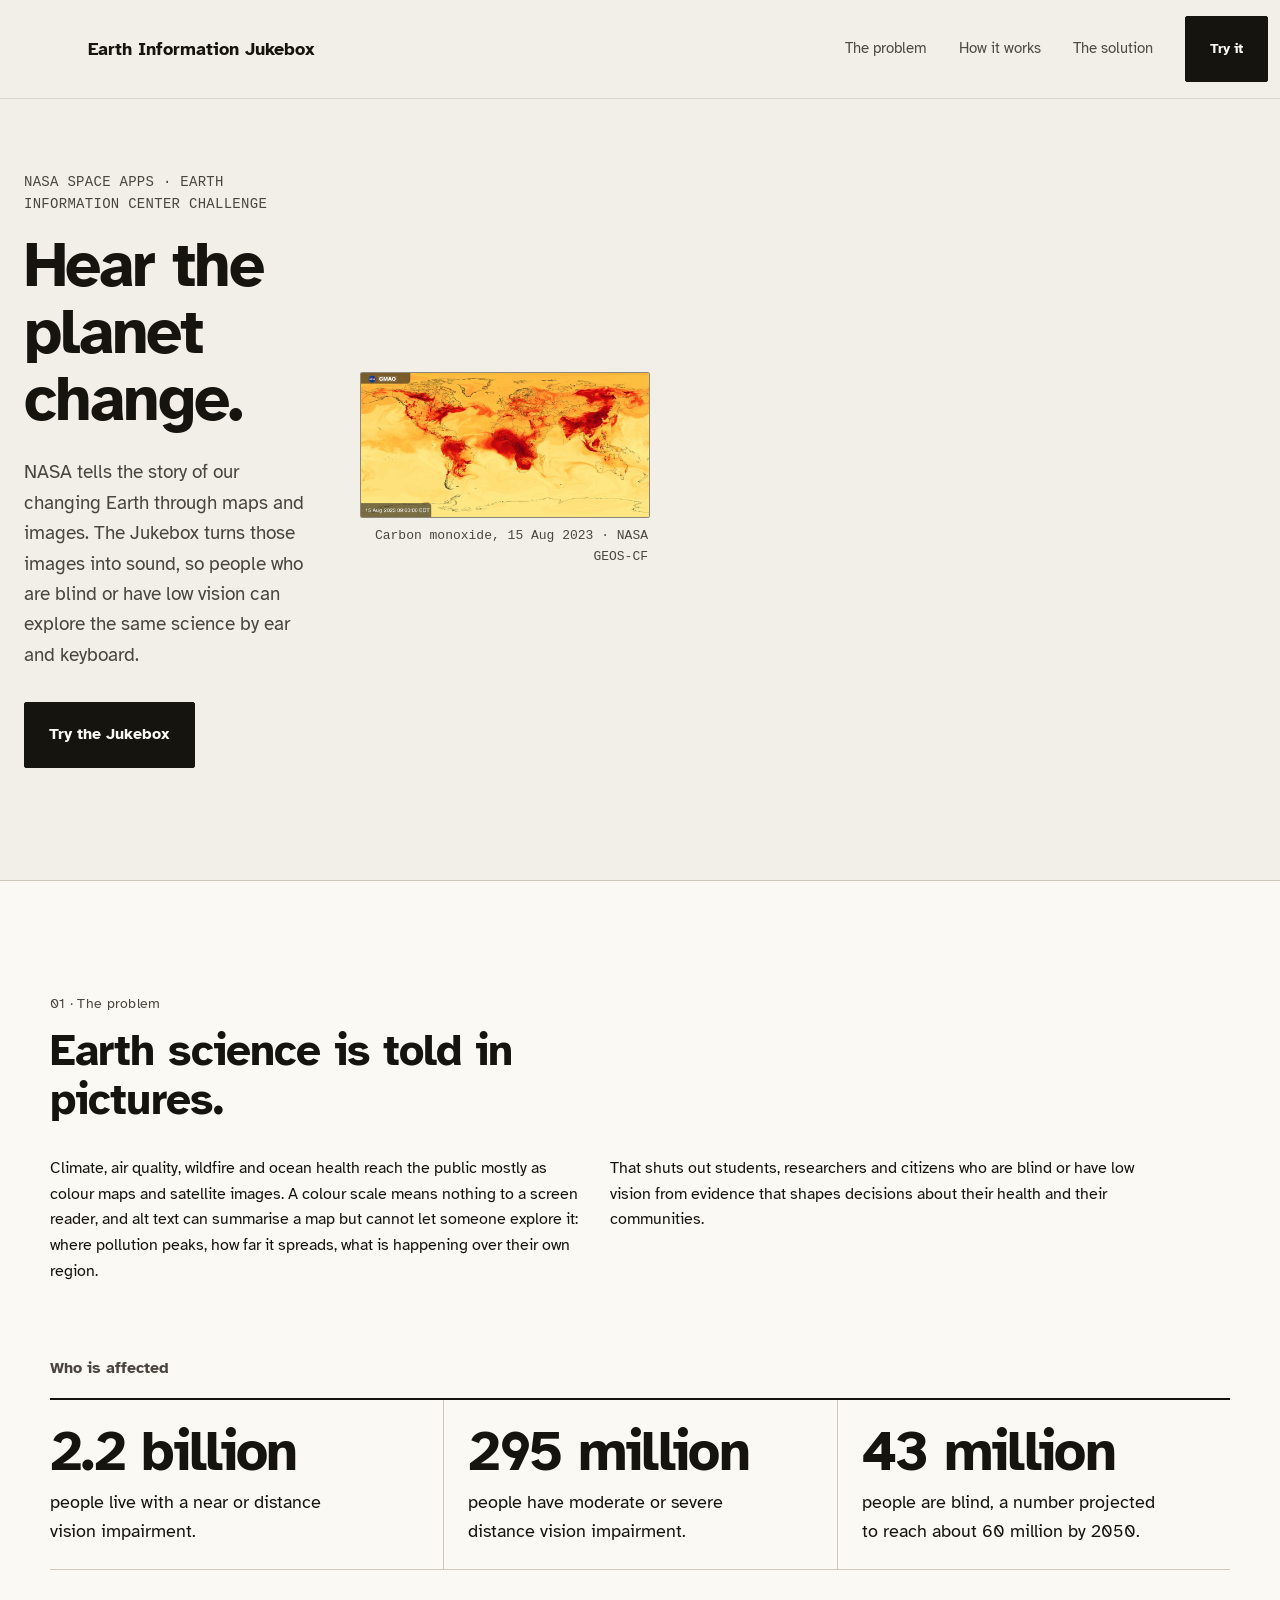
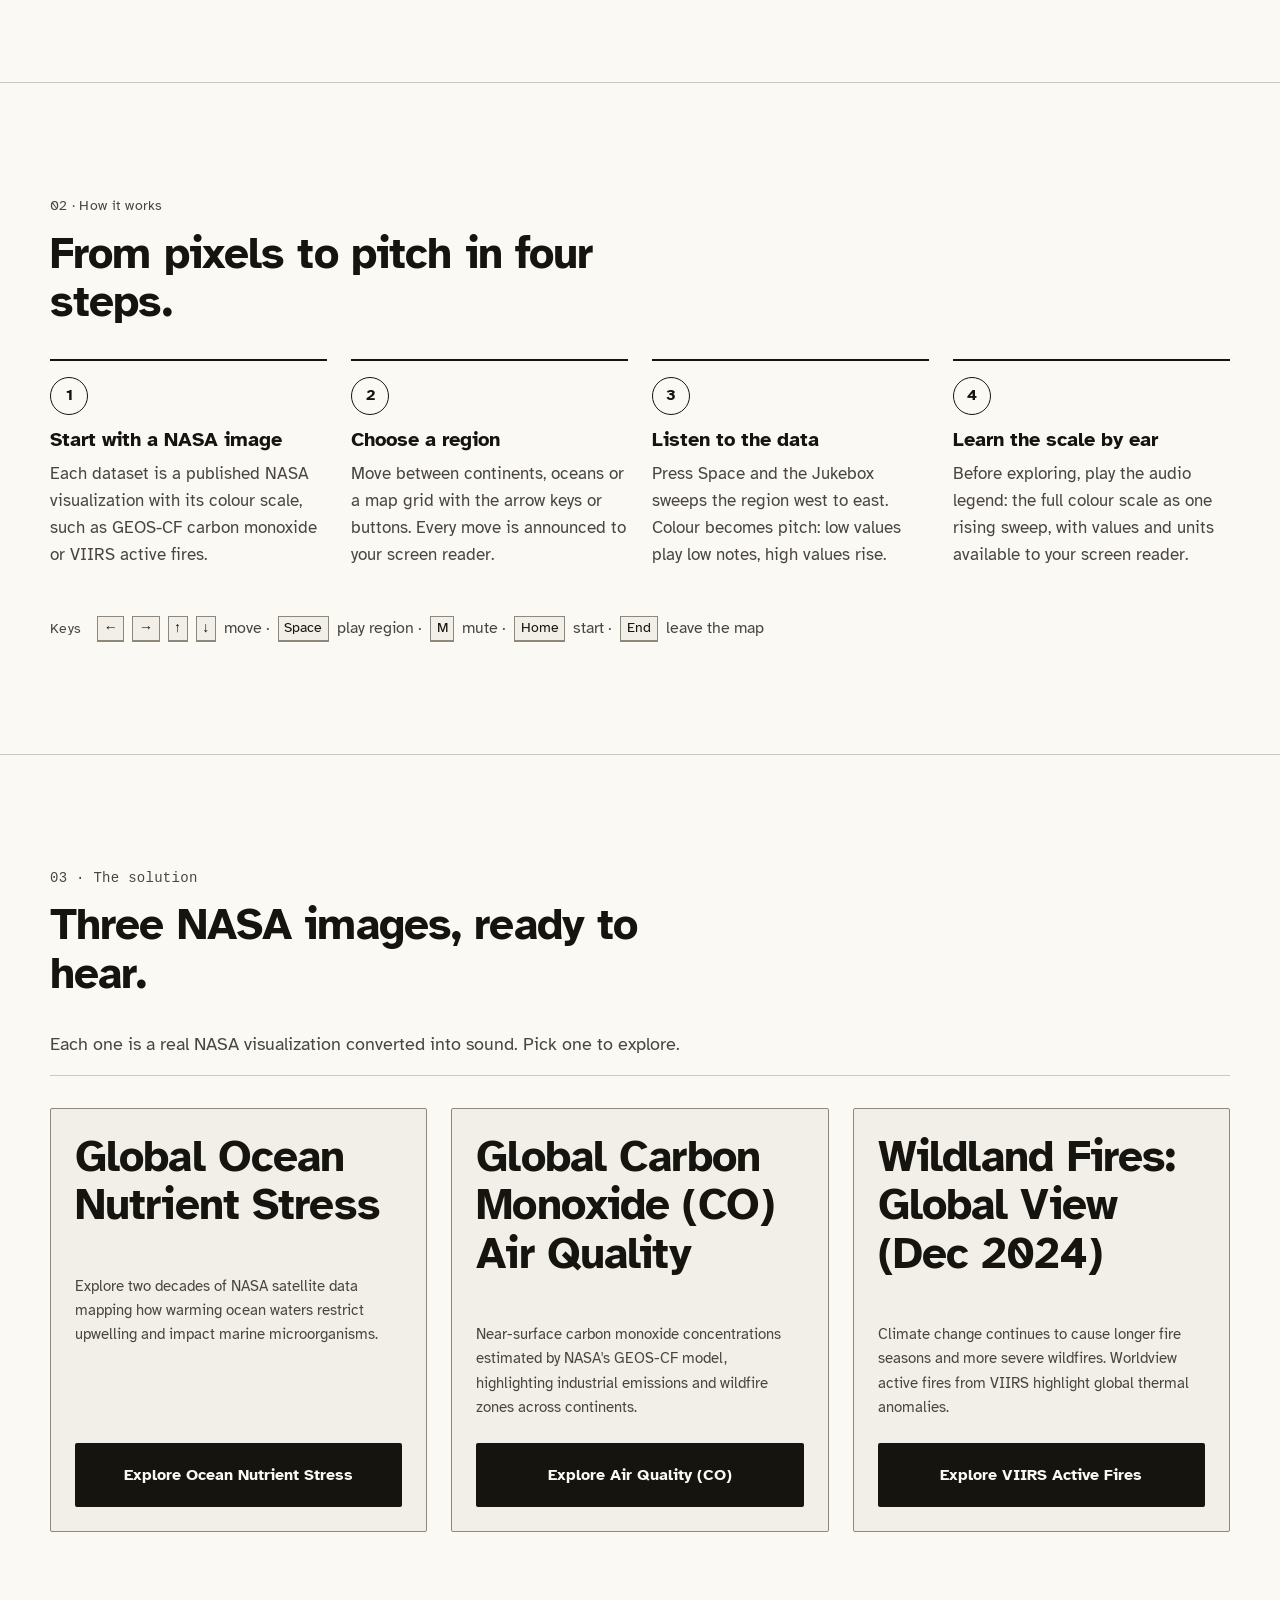
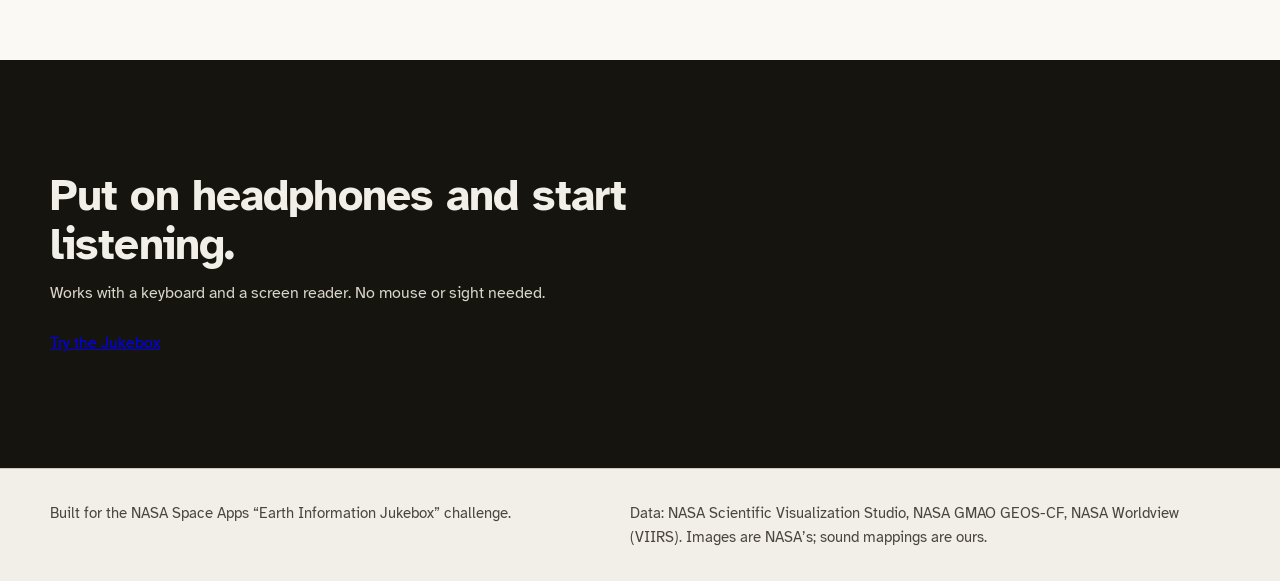
==== commit 3998ddab: "Landing Page content, navigation buttons in htmls and style guide updates" ====
--- a/index.html
+++ b/index.html
@@ -51,7 +51,74 @@
             </div>
         </section>
 
-        <!-- Visualizations / Cards Section -->
+
+
+        <!-- Problem -->
+
+        <section class="band" id="problem" aria-labelledby="problem-h">
+            <div class="wrap">
+            <p class="label">01 · The problem</p>
+            <h2 id="problem-h">Earth science is told in pictures.</h2>
+            <div class="two-col">
+                <p>Climate, air quality, wildfire and ocean health reach the public mostly as colour maps and satellite images. A colour scale means nothing to a screen reader, and alt text can summarise a map but cannot let someone explore it: where pollution peaks, how far it spreads, what is happening over their own region.</p>
+                <p>That shuts out students, researchers and citizens who are blind or have low vision from evidence that shapes decisions about their health and their communities.</p>
+            </div>
+
+            <h3 class="sub-h">Who is affected</h3>
+            <ul class="stats" role="list">
+                <li class="stat">
+                <b class="mono">2.2&nbsp;billion</b>
+                <span>people live with a near or distance vision impairment.</span>
+                </li>
+                <li class="stat">
+                <b class="mono">295&nbsp;million</b>
+                <span>people have moderate or severe distance vision impairment.</span>
+                </li>
+                <li class="stat">
+                <b class="mono">43&nbsp;million</b>
+                <span>people are blind, a number projected to reach about 60 million by 2050.</span>
+                </li>
+            </ul>
+            </div>
+        </section>
+
+
+
+        <!-- How It Works -->
+        <section class="band band-alt" id="how" aria-labelledby="how-h">
+            <div class="wrap">
+            <p class="label">02 · How it works</p>
+            <h2 id="how-h">From pixels to pitch in four steps.</h2>
+            <ol class="steps">
+                <li>
+                <span class="step-n mono" aria-hidden="true">1</span>
+                <h3>Start with a NASA image</h3>
+                <p>Each dataset is a published NASA visualization with its colour scale, such as GEOS-CF carbon monoxide or VIIRS active fires.</p>
+                </li>
+                <li>
+                <span class="step-n mono" aria-hidden="true">2</span>
+                <h3>Choose a region</h3>
+                <p>Move between continents, oceans or a map grid with the arrow keys or buttons. Every move is announced to your screen reader.</p>
+                </li>
+                <li>
+                <span class="step-n mono" aria-hidden="true">3</span>
+                <h3>Listen to the data</h3>
+                <p>Press Space and the Jukebox sweeps the region west to east. Colour becomes pitch: low values play low notes, high values rise.</p>
+                </li>
+                <li>
+                <span class="step-n mono" aria-hidden="true">4</span>
+                <h3>Learn the scale by ear</h3>
+                <p>Before exploring, play the audio legend: the full colour scale as one rising sweep, with values and units available to your screen reader.</p>
+                </li>
+            </ol>
+            <p class="keys"><span class="label">Keys</span> <kbd>←</kbd> <kbd>→</kbd> <kbd>↑</kbd> <kbd>↓</kbd> move · <kbd>Space</kbd> play region · <kbd>M</kbd> mute · <kbd>Home</kbd> start · <kbd>End</kbd> leave the map</p>
+            </div>
+        </section>
+
+
+
+
+        <!-- Solution Visualizations / Cards Section -->
         <section class="band" id="solutions" aria-labelledby="sol-h">
             <div class="wrap">
                 <div class="gateway-header">
@@ -80,7 +147,28 @@
             </div>
         </section>
 
+        <!-- CTA -->
+        <section class="band band-ink" aria-labelledby="cta-h">
+            <div class="wrap cta-band">
+            <h2 id="cta-h">Put on headphones and start listening.</h2>
+            <p>Works with a keyboard and a screen reader. No mouse or sight needed.</p>
+            <a class="btn btn-invert" href="ocean-stress.html">Try the Jukebox</a>
+            </div>
+        </section>
+
+
+        
+        
+
     </main>
+
+    <!-- Footer -->
+    <footer class="footer">
+        <div class="wrap footer-inner">
+            <p>Built for the NASA Space Apps “Earth Information Jukebox” challenge.</p>
+            <p>Data: NASA Scientific Visualization Studio, NASA GMAO GEOS-CF, NASA Worldview (VIIRS). Images are NASA’s; sound mappings are ours.</p>
+        </div>
+    </footer>
 
 </body>
 </html>
--- a/css/style.css
+++ b/css/style.css
@@ -976,4 +976,378 @@
     .cards-grid {
         grid-template-columns: 1fr;
     }
+}
+
+
+
+
+
+
+
+
+
+
+
+
+
+
+
+
+
+
+
+
+
+
+
+
+
+
+/* ==========================================================================
+   BANDS & SECTION LAYOUTS
+   ========================================================================== */
+.band {
+  padding: var(--s9) 0;
+  border-top: 1px solid var(--rule);
+}
+
+.band-alt {
+  background: var(--surface);
+}
+
+.band-ink {
+  background: var(--ink);
+  color: var(--paper);
+  border-top: 0;
+}
+
+.label {
+  font-family: var(--mono);
+  font-size: .875rem;
+  color: var(--ink-2);
+  margin: 0 0 var(--s3);
+  letter-spacing: .02em;
+}
+
+.band h2 {
+  font-size: clamp(2rem, 4vw, 2.75rem);
+  line-height: 1.1;
+  letter-spacing: -.02em;
+  font-weight: 800;
+  margin: 0 0 var(--s6);
+  max-width: 22ch;
+}
+
+.intro {
+  max-width: 60ch;
+  margin: calc(var(--s6) * -.5) 0 var(--s6);
+  color: var(--ink-2);
+}
+
+.two-col {
+  display: grid;
+  grid-template-columns: 1fr 1fr;
+  gap: var(--s6);
+  max-width: 68rem;
+}
+
+.two-col p {
+  margin: 0;
+}
+
+@media (max-width: 760px) {
+  .two-col {
+    grid-template-columns: 1fr;
+  }
+}
+
+
+/* ==========================================================================
+   STATS SECTION
+   ========================================================================== */
+.sub-h {
+  font-size: 1rem;
+  font-family: var(--mono);
+  font-weight: 600;
+  color: var(--ink-2);
+  margin: var(--s8) 0 var(--s4);
+}
+
+.stats {
+  list-style: none;
+  margin: 0;
+  padding: 0;
+  display: grid;
+  grid-template-columns: repeat(3, 1fr);
+  border-top: 2px solid var(--ink);
+}
+
+@media (max-width: 860px) {
+  .stats {
+    grid-template-columns: 1fr;
+  }
+}
+
+.stat {
+  padding: var(--s5) var(--s5) var(--s5) 0;
+  display: flex;
+  flex-direction: column;
+  gap: var(--s2);
+  border-bottom: 1px solid var(--rule);
+}
+
+.stat + .stat {
+  padding-left: var(--s5);
+  border-left: 1px solid var(--rule);
+}
+
+@media (max-width: 860px) {
+  .stat + .stat {
+    padding-left: 0;
+    border-left: 0;
+  }
+}
+
+.stat b {
+  font-size: clamp(2.4rem, 4.4vw, 3.5rem);
+  line-height: 1;
+  letter-spacing: -.03em;
+  font-weight: 600;
+}
+
+.stat span {
+  font-size: 1.125rem;
+  max-width: 26ch;
+}
+
+.stat small {
+  font-size: .875rem;
+  color: var(--ink-2);
+}
+
+.stat small a {
+  color: var(--ink-2);
+}
+
+
+/* ==========================================================================
+   STEPS SECTION
+   ========================================================================== */
+.steps {
+  list-style: none;
+  margin: 0;
+  padding: 0;
+  display: grid;
+  grid-template-columns: repeat(4, 1fr);
+  gap: var(--s5);
+  counter-reset: none;
+}
+
+@media (max-width: 960px) {
+  .steps {
+    grid-template-columns: repeat(2, 1fr);
+  }
+}
+
+@media (max-width: 560px) {
+  .steps {
+    grid-template-columns: 1fr;
+  }
+}
+
+.steps li {
+  border-top: 2px solid var(--ink);
+  padding-top: var(--s4);
+}
+
+.step-n {
+  display: inline-flex;
+  align-items: center;
+  justify-content: center;
+  width: 36px;
+  height: 36px;
+  border: 1px solid var(--ink);
+  border-radius: 50%;
+  font-weight: 600;
+  margin-bottom: var(--s3);
+}
+
+.steps h3 {
+  font-size: 1.25rem;
+  margin: 0 0 var(--s2);
+  line-height: 1.25;
+}
+
+.steps p {
+  margin: 0;
+  font-size: 1.0625rem;
+  color: var(--ink-2);
+}
+
+.keys {
+  margin: var(--s7) 0 0;
+  font-size: 1rem;
+  color: var(--ink-2);
+  display: flex;
+  flex-wrap: wrap;
+  align-items: center;
+  gap: var(--s2);
+}
+
+.keys .label {
+  margin: 0 var(--s2) 0 0;
+}
+
+kbd {
+  font-family: var(--mono);
+  font-size: .875em;
+  border: 1px solid var(--rule-strong);
+  border-bottom-width: 2px;
+  border-radius: var(--radius);
+  padding: 0 .4em;
+  color: var(--ink);
+  background: var(--paper);
+}
+
+
+/* ==========================================================================
+   CARDS SECTION
+   ========================================================================== */
+.cards {
+  list-style: none;
+  margin: 0;
+  padding: 0;
+  display: grid;
+  grid-template-columns: repeat(3, 1fr);
+  gap: var(--s5);
+}
+
+@media (max-width: 1040px) {
+  .cards {
+    grid-template-columns: repeat(2, 1fr);
+  }
+}
+
+@media (max-width: 680px) {
+  .cards {
+    grid-template-columns: 1fr;
+  }
+}
+
+.card {
+  background: var(--surface);
+  border: 1px solid var(--rule-strong);
+  display: flex;
+  flex-direction: column;
+}
+
+.card .plate {
+  border: 0;
+  border-bottom: 1px solid var(--rule-strong);
+}
+
+.card-body {
+  padding: var(--s5);
+  display: flex;
+  flex-direction: column;
+  gap: var(--s3);
+  flex: 1;
+}
+
+.card .meta {
+  font-size: .8125rem;
+  color: var(--ink-2);
+  margin: 0;
+}
+
+.card h3 {
+  font-size: 1.5rem;
+  line-height: 1.15;
+  margin: 0;
+  letter-spacing: -.01em;
+}
+
+.card-body > p {
+  margin: 0;
+  font-size: 1.0625rem;
+}
+
+.hear {
+  margin: var(--s2) 0 0;
+  display: grid;
+  grid-template-columns: max-content 1fr;
+  gap: var(--s2) var(--s4);
+  font-size: 1rem;
+  border-top: 1px solid var(--rule);
+  padding-top: var(--s3);
+}
+
+.hear dt {
+  font-family: var(--mono);
+  font-size: .875rem;
+  color: var(--ink-2);
+  padding-top: 2px;
+}
+
+.hear dd {
+  margin: 0;
+}
+
+.card-actions {
+  display: flex;
+  flex-wrap: wrap;
+  gap: var(--s2);
+  margin-top: auto;
+  padding-top: var(--s3);
+}
+
+
+/* ==========================================================================
+   CLOSING CTA & FOOTER
+   ========================================================================== */
+.cta-band {
+  text-align: left;
+}
+
+.band-ink h2 {
+  color: var(--paper);
+  margin-bottom: var(--s3);
+}
+
+.band-ink p {
+  color: #D9D4C9;
+  max-width: 52ch;
+  margin: 0 0 var(--s5);
+}
+
+.footer {
+  border-top: 1px solid var(--rule);
+  padding: var(--s6) 0;
+}
+
+.footer-inner {
+  display: flex;
+  flex-wrap: wrap;
+  gap: var(--s2) var(--s6);
+  justify-content: space-between;
+}
+
+.footer p {
+  margin: 0;
+  font-size: .9375rem;
+  color: var(--ink-2);
+  max-width: 60ch;
+}
+
+
+/* ==========================================================================
+   GLOBAL ACCESSIBILITY OVERRIDES
+   ========================================================================== */
+@media (forced-colors: active) {
+  .btn {
+    border: 1px solid ButtonText;
+  }
+  .sweep {
+    background: CanvasText;
+  }
 }
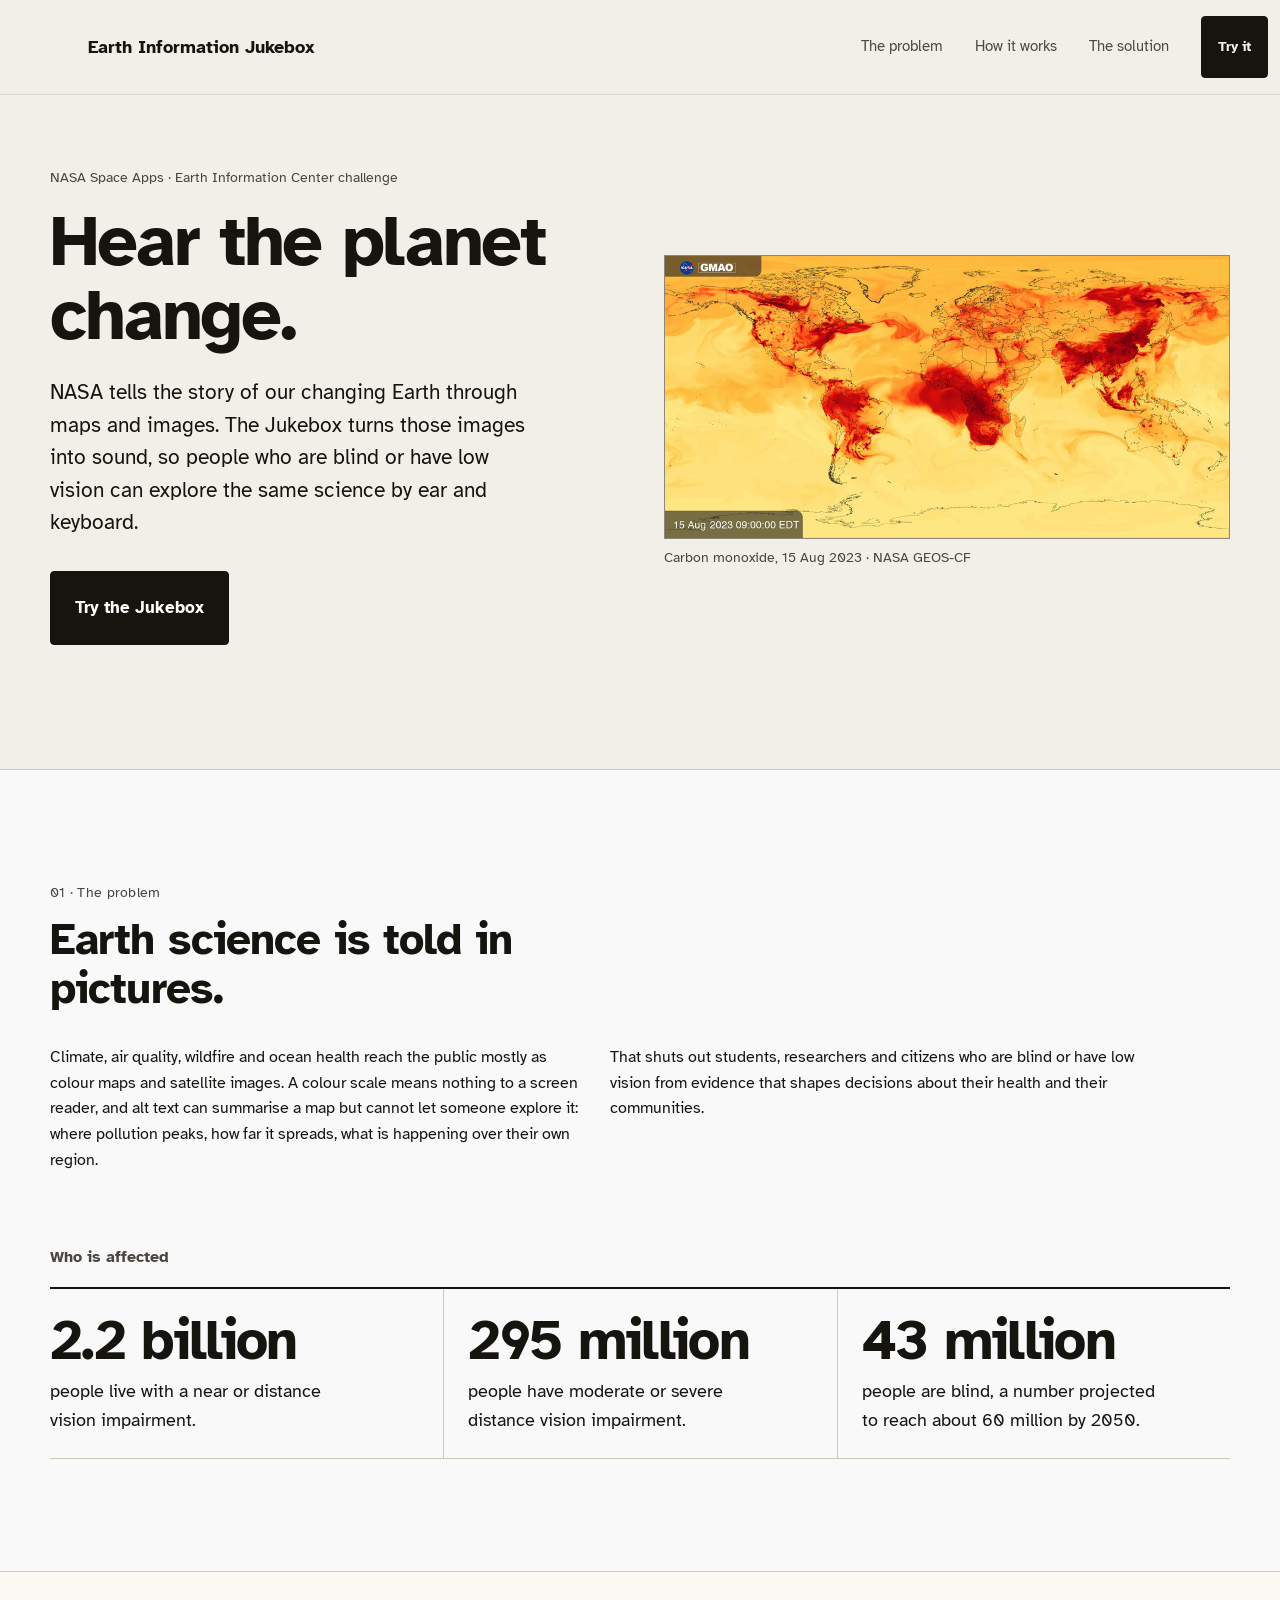
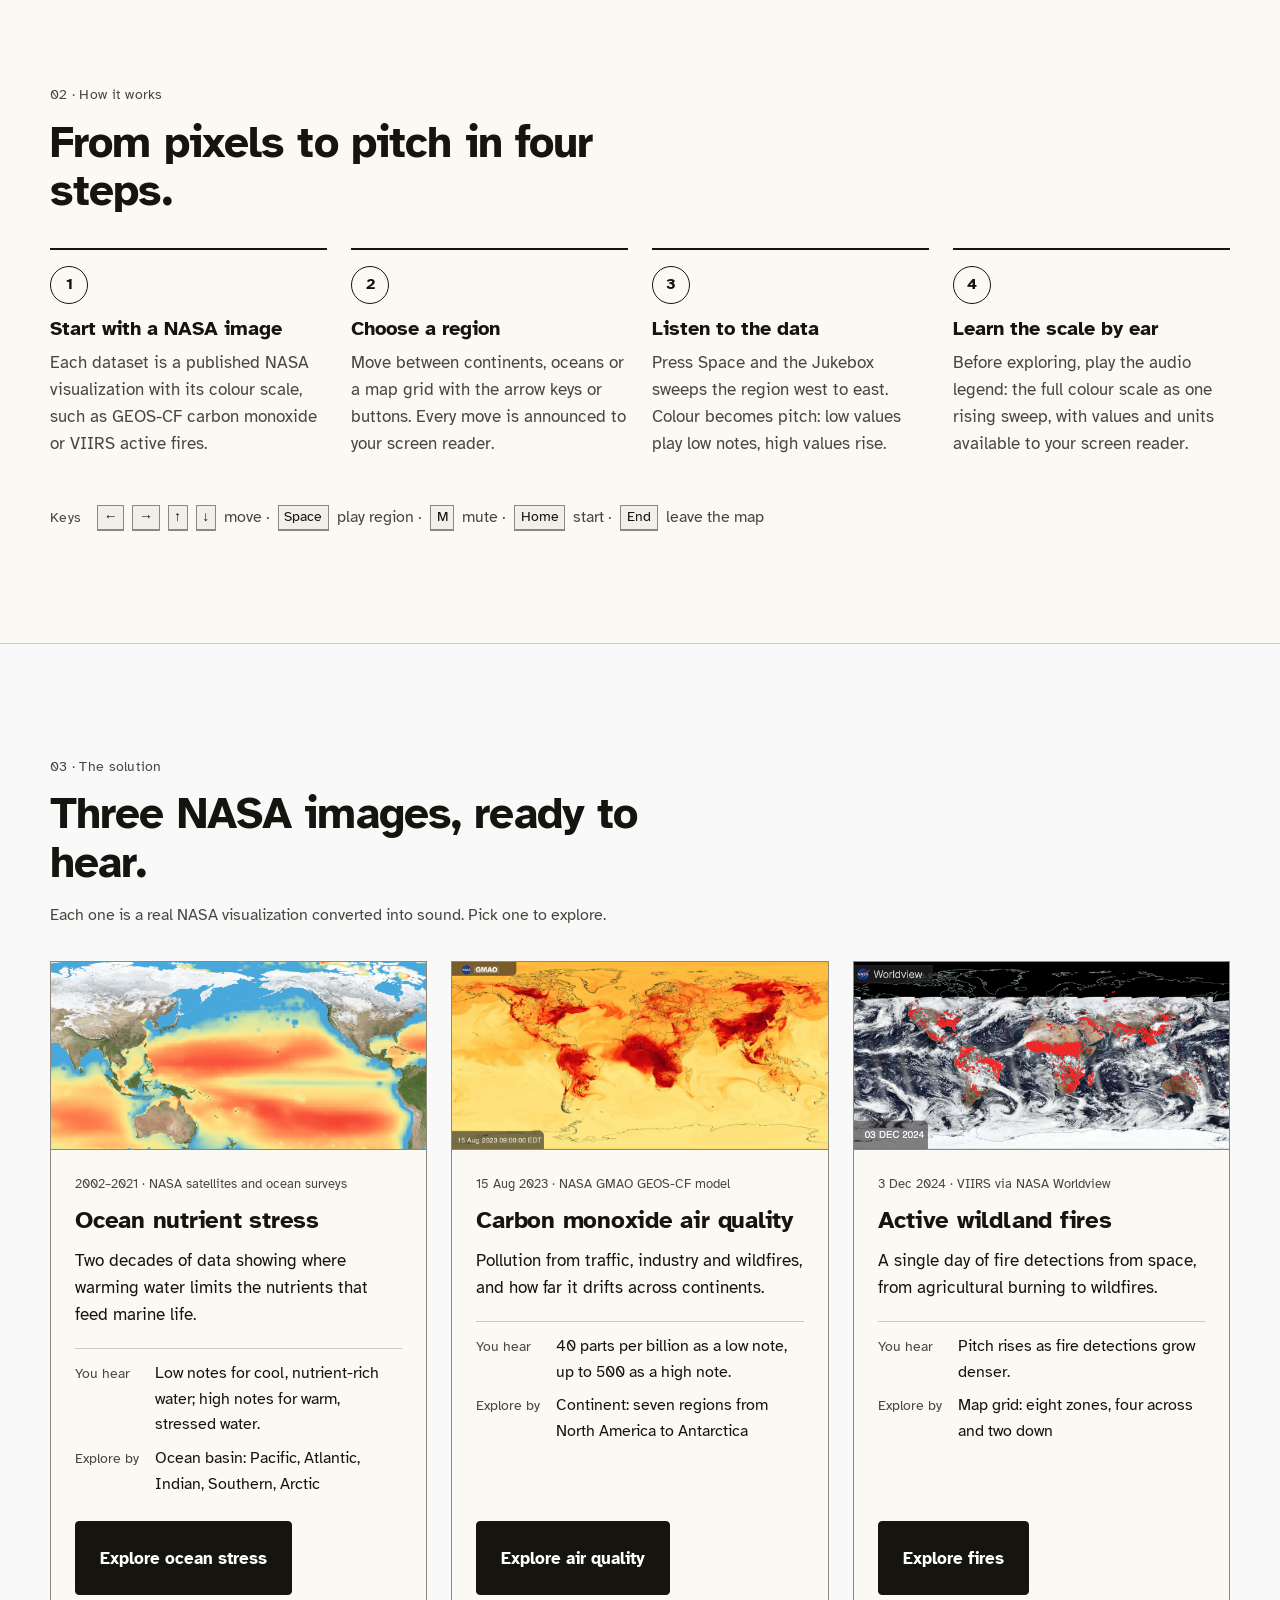
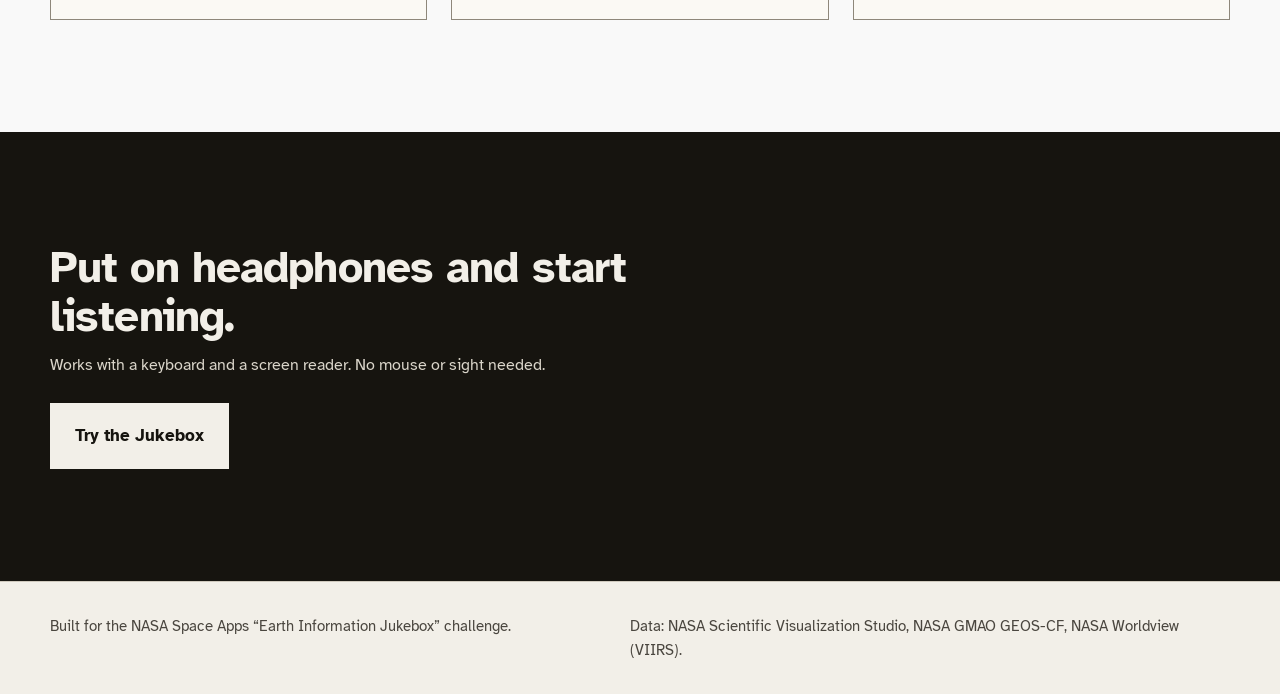
==== commit 9c88afe7: "Hero Section style" ====
--- a/index.html
+++ b/index.html
@@ -33,132 +33,158 @@
 
         <!-- Hero Section -->
         <section class="hero" id="top" aria-labelledby="hero-h">
-            <div class="wrap hero-grid">
-                <div class="hero-copy">
-                    <p class="kicker">NASA Space Apps · Earth Information Center challenge</p>
-                    <h1 id="hero-h">Hear the planet change.</h1>
-                    <p class="lede">NASA tells the story of our changing Earth through maps and images. The Jukebox turns those images into sound, so people who are blind or have low vision can explore the same science by ear and keyboard.</p>
-                    <div class="cta-row">
-                        <a class="btn btn-primary" href="ocean-stress.html">Try the Jukebox</a>
+            <div class="wrap">
+                <div class="hero-grid">
+                    <div class="hero-copy">
+                        <p class="kicker">NASA Space Apps · Earth Information Center challenge</p>
+                        <h1 id="hero-h">Hear the planet change.</h1>
+                        <p class="lede">NASA tells the story of our changing Earth through maps and images. The Jukebox turns those images into sound, so people who are blind or have low vision can explore the same science by ear and keyboard.</p>
+                        <div class="cta-row">
+                            <a class="btn btn-primary" href="ocean-stress.html">Try the Jukebox</a>
+                        </div>
                     </div>
+                    <figure class="hero-plate">
+                        <div class="plate">
+                            <img src="assets/images/AQI_CO.jpg" alt="NASA map of carbon monoxide near the surface on 15 August 2023." width="960" height="480">
+                        </div>
+                        <figcaption class="mono">Carbon monoxide, 15 Aug 2023 · NASA GEOS-CF</figcaption>
+                    </figure>
                 </div>
-                <figure class="hero-plate">
-                    <div class="plate">
-                        <img src="assets/images/AQI_CO.jpg" alt="NASA map of carbon monoxide near the surface on 15 August 2023. The heaviest pollution, in dark red, sits over central Africa, China and India; most ocean is pale yellow." width="960" height="480">
-                    </div>
-                    <figcaption class="mono">Carbon monoxide, 15 Aug 2023 · NASA GEOS-CF</figcaption>
-                </figure>
-            </div>
-        </section>
-
-
-
-        <!-- Problem -->
-
+            </div>
+        </section>
+
+        <!-- Problem Section -->
         <section class="band" id="problem" aria-labelledby="problem-h">
             <div class="wrap">
-            <p class="label">01 · The problem</p>
-            <h2 id="problem-h">Earth science is told in pictures.</h2>
-            <div class="two-col">
-                <p>Climate, air quality, wildfire and ocean health reach the public mostly as colour maps and satellite images. A colour scale means nothing to a screen reader, and alt text can summarise a map but cannot let someone explore it: where pollution peaks, how far it spreads, what is happening over their own region.</p>
-                <p>That shuts out students, researchers and citizens who are blind or have low vision from evidence that shapes decisions about their health and their communities.</p>
-            </div>
-
-            <h3 class="sub-h">Who is affected</h3>
-            <ul class="stats" role="list">
-                <li class="stat">
-                <b class="mono">2.2&nbsp;billion</b>
-                <span>people live with a near or distance vision impairment.</span>
-                </li>
-                <li class="stat">
-                <b class="mono">295&nbsp;million</b>
-                <span>people have moderate or severe distance vision impairment.</span>
-                </li>
-                <li class="stat">
-                <b class="mono">43&nbsp;million</b>
-                <span>people are blind, a number projected to reach about 60 million by 2050.</span>
-                </li>
-            </ul>
-            </div>
-        </section>
-
-
-
-        <!-- How It Works -->
+                <p class="label">01 · The problem</p>
+                <h2 id="problem-h">Earth science is told in pictures.</h2>
+                <div class="two-col">
+                    <p>Climate, air quality, wildfire and ocean health reach the public mostly as colour maps and satellite images. A colour scale means nothing to a screen reader, and alt text can summarise a map but cannot let someone explore it: where pollution peaks, how far it spreads, what is happening over their own region.</p>
+                    <p>That shuts out students, researchers and citizens who are blind or have low vision from evidence that shapes decisions about their health and their communities.</p>
+                </div>
+
+                <h3 class="sub-h">Who is affected</h3>
+                <ul class="stats" role="list">
+                    <li class="stat">
+                        <b class="mono">2.2&nbsp;billion</b>
+                        <span>people live with a near or distance vision impairment.</span>
+                    </li>
+                    <li class="stat">
+                        <b class="mono">295&nbsp;million</b>
+                        <span>people have moderate or severe distance vision impairment.</span>
+                    </li>
+                    <li class="stat">
+                        <b class="mono">43&nbsp;million</b>
+                        <span>people are blind, a number projected to reach about 60 million by 2050.</span>
+                    </li>
+                </ul>
+            </div>
+        </section>
+
+        <!-- How It Works Section -->
         <section class="band band-alt" id="how" aria-labelledby="how-h">
             <div class="wrap">
-            <p class="label">02 · How it works</p>
-            <h2 id="how-h">From pixels to pitch in four steps.</h2>
-            <ol class="steps">
-                <li>
-                <span class="step-n mono" aria-hidden="true">1</span>
-                <h3>Start with a NASA image</h3>
-                <p>Each dataset is a published NASA visualization with its colour scale, such as GEOS-CF carbon monoxide or VIIRS active fires.</p>
-                </li>
-                <li>
-                <span class="step-n mono" aria-hidden="true">2</span>
-                <h3>Choose a region</h3>
-                <p>Move between continents, oceans or a map grid with the arrow keys or buttons. Every move is announced to your screen reader.</p>
-                </li>
-                <li>
-                <span class="step-n mono" aria-hidden="true">3</span>
-                <h3>Listen to the data</h3>
-                <p>Press Space and the Jukebox sweeps the region west to east. Colour becomes pitch: low values play low notes, high values rise.</p>
-                </li>
-                <li>
-                <span class="step-n mono" aria-hidden="true">4</span>
-                <h3>Learn the scale by ear</h3>
-                <p>Before exploring, play the audio legend: the full colour scale as one rising sweep, with values and units available to your screen reader.</p>
-                </li>
-            </ol>
-            <p class="keys"><span class="label">Keys</span> <kbd>←</kbd> <kbd>→</kbd> <kbd>↑</kbd> <kbd>↓</kbd> move · <kbd>Space</kbd> play region · <kbd>M</kbd> mute · <kbd>Home</kbd> start · <kbd>End</kbd> leave the map</p>
-            </div>
-        </section>
-
-
-
-
-        <!-- Solution Visualizations / Cards Section -->
+                <p class="label">02 · How it works</p>
+                <h2 id="how-h">From pixels to pitch in four steps.</h2>
+                <ol class="steps">
+                    <li>
+                        <span class="step-n mono" aria-hidden="true">1</span>
+                        <h3>Start with a NASA image</h3>
+                        <p>Each dataset is a published NASA visualization with its colour scale, such as GEOS-CF carbon monoxide or VIIRS active fires.</p>
+                    </li>
+                    <li>
+                        <span class="step-n mono" aria-hidden="true">2</span>
+                        <h3>Choose a region</h3>
+                        <p>Move between continents, oceans or a map grid with the arrow keys or buttons. Every move is announced to your screen reader.</p>
+                    </li>
+                    <li>
+                        <span class="step-n mono" aria-hidden="true">3</span>
+                        <h3>Listen to the data</h3>
+                        <p>Press Space and the Jukebox sweeps the region west to east. Colour becomes pitch: low values play low notes, high values rise.</p>
+                    </li>
+                    <li>
+                        <span class="step-n mono" aria-hidden="true">4</span>
+                        <h3>Learn the scale by ear</h3>
+                        <p>Before exploring, play the audio legend: the full colour scale as one rising sweep, with values and units available to your screen reader.</p>
+                    </li>
+                </ol>
+                <p class="keys"><span class="label">Keys</span> <kbd>←</kbd> <kbd>→</kbd> <kbd>↑</kbd> <kbd>↓</kbd> move · <kbd>Space</kbd> play region · <kbd>M</kbd> mute · <kbd>Home</kbd> start · <kbd>End</kbd> leave the map</p>
+            </div>
+        </section>
+
+        <!-- Solutions / Cards Section -->
         <section class="band" id="solutions" aria-labelledby="sol-h">
             <div class="wrap">
-                <div class="gateway-header">
-                    <p class="label">03 · The solution</p>
-                    <h2 id="sol-h">Three NASA images, ready to hear.</h2>
-                    <p class="intro">Each one is a real NASA visualization converted into sound. Pick one to explore.</p>
-                </div>
-
-                <div class="cards-grid" role="list">
-                    <div class="dataset-card">
-                        <h2>Global Ocean Nutrient Stress</h2>
-                        <p>Explore two decades of NASA satellite data mapping how warming ocean waters restrict upwelling and impact marine microorganisms.</p>
-                        <a href="ocean-stress.html" class="explore-btn" role="button">Explore Ocean Nutrient Stress</a>
-                    </div>
-                    <div class="dataset-card">
-                        <h2>Global Carbon Monoxide (CO) Air Quality</h2>
-                        <p>Near-surface carbon monoxide concentrations estimated by NASA's GEOS-CF model, highlighting industrial emissions and wildfire zones across continents.</p>
-                        <a href="air-quality-co.html" class="explore-btn" role="button">Explore Air Quality (CO)</a>
-                    </div>
-                    <div class="dataset-card">
-                        <h2>Wildland Fires: Global View (Dec 2024)</h2>
-                        <p>Climate change continues to cause longer fire seasons and more severe wildfires. Worldview active fires from VIIRS highlight global thermal anomalies.</p>
-                        <a href="fires-viirs.html" class="explore-btn" role="button">Explore VIIRS Active Fires</a>
-                    </div>
-                </div>
-            </div>
-        </section>
-
-        <!-- CTA -->
+                <p class="label">03 · The solution</p>
+                <h2 id="sol-h">Three NASA images, ready to hear.</h2>
+                <p class="intro">Each one is a real NASA visualization converted into sound. Pick one to explore.</p>
+
+                <ul class="cards" role="list">
+                    <li class="card">
+                        <div class="plate">
+                            <img src="assets/images/nutrient_stress_map.jpg" alt="World ocean map, centred on the Pacific." width="960" height="315" loading="lazy">
+                        </div>
+                        <div class="card-body">
+                            <p class="meta mono">2002–2021 · NASA satellites and ocean surveys</p>
+                            <h3>Ocean nutrient stress</h3>
+                            <p>Two decades of data showing where warming water limits the nutrients that feed marine life.</p>
+                            <dl class="hear">
+                                <dt>You hear</dt><dd>Low notes for cool, nutrient-rich water; high notes for warm, stressed water.</dd>
+                                <dt>Explore by</dt><dd>Ocean basin: Pacific, Atlantic, Indian, Southern, Arctic</dd>
+                            </dl>
+                            <div class="card-actions">
+                                <a class="btn btn-primary" href="ocean-stress.html">Explore ocean stress</a>
+                            </div>
+                        </div>
+                    </li>
+
+                    <li class="card">
+                        <div class="plate">
+                            <img src="assets/images/AQI_CO.jpg" alt="World map of near-surface carbon monoxide." width="960" height="480" loading="lazy">
+                        </div>
+                        <div class="card-body">
+                            <p class="meta mono">15 Aug 2023 · NASA GMAO GEOS-CF model</p>
+                            <h3>Carbon monoxide air quality</h3>
+                            <p>Pollution from traffic, industry and wildfires, and how far it drifts across continents.</p>
+                            <dl class="hear">
+                                <dt>You hear</dt><dd>40 parts per billion as a low note, up to 500 as a high note.</dd>
+                                <dt>Explore by</dt><dd>Continent: seven regions from North America to Antarctica</dd>
+                            </dl>
+                            <div class="card-actions">
+                                <a class="btn btn-primary" href="air-quality-co.html">Explore air quality</a>
+                            </div>
+                        </div>
+                    </li>
+
+                    <li class="card">
+                        <div class="plate">
+                            <img src="assets/images/Worldview_VIIRSFires.png" alt="NASA Worldview satellite image of Earth." width="960" height="469" loading="lazy">
+                        </div>
+                        <div class="card-body">
+                            <p class="meta mono">3 Dec 2024 · VIIRS via NASA Worldview</p>
+                            <h3>Active wildland fires</h3>
+                            <p>A single day of fire detections from space, from agricultural burning to wildfires.</p>
+                            <dl class="hear">
+                                <dt>You hear</dt><dd>Pitch rises as fire detections grow denser.</dd>
+                                <dt>Explore by</dt><dd>Map grid: eight zones, four across and two down</dd>
+                            </dl>
+                            <div class="card-actions">
+                                <a class="btn btn-primary" href="fires-viirs.html">Explore fires</a>
+                            </div>
+                        </div>
+                    </li>
+                </ul>
+            </div>
+        </section>
+
+        <!-- CTA Section -->
         <section class="band band-ink" aria-labelledby="cta-h">
             <div class="wrap cta-band">
-            <h2 id="cta-h">Put on headphones and start listening.</h2>
-            <p>Works with a keyboard and a screen reader. No mouse or sight needed.</p>
-            <a class="btn btn-invert" href="ocean-stress.html">Try the Jukebox</a>
-            </div>
-        </section>
-
-
-        
-        
+                <h2 id="cta-h">Put on headphones and start listening.</h2>
+                <p>Works with a keyboard and a screen reader. No mouse or sight needed.</p>
+                <a class="btn btn-invert" href="ocean-stress.html">Try the Jukebox</a>
+            </div>
+        </section>
 
     </main>
 
@@ -166,7 +192,7 @@
     <footer class="footer">
         <div class="wrap footer-inner">
             <p>Built for the NASA Space Apps “Earth Information Jukebox” challenge.</p>
-            <p>Data: NASA Scientific Visualization Studio, NASA GMAO GEOS-CF, NASA Worldview (VIIRS). Images are NASA’s; sound mappings are ours.</p>
+            <p>Data: NASA Scientific Visualization Studio, NASA GMAO GEOS-CF, NASA Worldview (VIIRS).</p>
         </div>
     </footer>
 
--- a/css/style.css
+++ b/css/style.css
@@ -178,12 +178,14 @@
     color: var(--text-heading);
     margin-bottom: var(--spacing-sm);
     letter-spacing: -0.01em; /* Tightens large headers slightly for a cleaner look */
+    text-align: center; 
 }
 
 /* Maintain paragraph sizes securely */
 header p {
     font-size: var(--font-size-base);
     color: var(--text-primary);
+    text-align: center; 
 }
 
 /* Secure the main content container width */
@@ -405,110 +407,70 @@
     outline-offset: 2px;                         /* Slight offset so outline doesn't overlap text */
 }
 
-/* Landing page explore buttons (Unified with the same design system) */
-.explore-btn {
-    display: inline-flex;                        /* Inline flex for perfect alignment */
-    align-items: center;                         /* Vertically centers icon/text */
-    justify-content: center;                     /* Horizontally centers content */
-    min-height: 48px;                            /* WCAG minimum 48px touch height */
-    background-color: var(--accent-primary);     /* Uses accent primary token */
-    color: var(--surface);                       /* High-contrast surface text color */
-    font-weight: 600;                            /* Semi-bold weight */
-    text-decoration: none;                       /* Removes link underline */
-    padding: var(--s2) var(--s5);                /* Modular spacing padding */
-    border-radius: var(--border-radius-sm);      /* Rounded corners */
-    text-align: center;                          /* Center text */
-    transition: opacity 0.2s ease, background-color 0.2s ease; /* Smooth interaction */
-    cursor: pointer;                             /* Pointer cursor */
-}
-
-/* Explore button hover state */
-.explore-btn:hover {
-    opacity: 0.95;
-    background-color: var(--accent-hover);       /* Darker accent on hover */
-    color: var(--surface);                       /* Switches text to primary light token */
-}
-
-/* Explore button focus state */
-.explore-btn:focus-visible {
-    outline: var(--focus-outline-width) var(--focus-outline-style) var(--focus-ring);
-    outline-offset: 2px;
-}
-
-/* ========================================================================== */
-/* Gateway Landing Page Styles (Tokenized & Unified)                         */
-/* ========================================================================== */
-
-.gateway-body {
-    background-color: var(--paper);
-    color: var(--ink);
-    font-family: "Atkinson Hyperlegible", var(--font-sans);
-    margin: 0;
-    min-height: 100vh;
-    display: flex;
-    flex-direction: column;
-    align-items: center;
-    justify-content: center;
-    padding: var(--s6);
-}
-
-.gateway-container {
-    width: 100%;
-    max-width: 820px;
-    background-color: var(--surface);
-    border: 1px solid var(--rule-strong);
-    border-radius: var(--border-radius);
-    padding: var(--s6);
-    box-shadow: none;
-}
-
-.gateway-header {
-    margin-bottom: var(--s5);
-    border-bottom: 1px solid var(--rule);
-    padding-bottom: var(--s4);
-}
-
-.gateway-header h1 {
-    font-size: clamp(1.85rem, 4vw, 2.5rem);
-    font-weight: 800;
-    letter-spacing: -0.02em;
-    margin-bottom: var(--s3);
-    color: var(--ink);
-}
-
-.gateway-header p {
-    color: var(--ink-2);
-    font-size: var(--font-size-base);
-    line-height: 1.6;
-}
-
-.dataset-card {
-    background-color: var(--paper);
-    border: 1px solid var(--rule-strong);
-    border-radius: var(--border-radius);
-    padding: var(--s5);
-    margin-bottom: var(--s4);
-    display: flex;
-    flex-direction: column;
-    gap: var(--s3);
-}
-
-.dataset-card h2 {
-    font-size: 1.25rem;
-    color: var(--ink);
-    margin: 0;
-}
-
-.dataset-card p {
-    color: var(--ink-2);
-    font-size: 0.95rem;
-    margin: 0;
-}
+
+
+/* ==========================================================================
+   BUTTONS
+   ========================================================================== */
+.btn {
+  display: inline-flex;
+  align-items: center;
+  justify-content: center;
+  gap: var(--s2);
+  min-height: 48px;
+  padding: var(--s2) var(--s5);
+  font: inherit;
+  font-size: 1.0625rem;
+  font-weight: 600;
+  color: var(--ink);
+  background: var(--surface);
+  border: 1px solid var(--rule-strong);
+  border-radius: var(--radius);
+  text-decoration: none;
+  cursor: pointer;
+}
+
+.btn:hover {
+  border-color: var(--ink);
+}
+
+.btn-primary {
+  background: var(--ink);
+  color: var(--surface);
+  border-color: var(--ink);
+}
+
+.btn-primary:hover {
+  background: var(--accent);
+  border-color: var(--accent);
+}
+
+.btn-sm {
+  min-height: 44px;
+  padding: var(--s1) var(--s4);
+  font-size: 1rem;
+}
+
+.btn-invert {
+  background: var(--paper);
+  color: var(--ink);
+  border-color: var(--paper);
+}
+
+.btn-invert:hover {
+  background: var(--surface);
+}
+
+.band-ink .btn-invert:focus-visible {
+  outline-color: var(--paper);
+}
+
+
 
 
 
 /* =================================================================us
-   Landing page (Home Page) Additions 
+   Hero Section - Landing page (Home Page) Additions 
    ================================================================ */
 
 /* Hero Section Styles */
@@ -550,7 +512,7 @@
 }
 
 .btn-primary {
-  background-color: var(--accent-color, #0066cc);
+  background-color: var(--btn-bg, #16140F);
   color: #ffffff;
   padding: 0.75rem 1.5rem;
   border-radius: 4px;
@@ -768,237 +730,49 @@
     width: 100%;
 }
 
+
 /* =================================================================
-   PHASE 3: HERO SECTION (Balanced Two-Column Grid Architecture)
+   HERO SECTION ISOLATION - STRICTLY ENFORCED 
    ================================================================ */
-.hero {
-    padding: var(--s8, 72px) 0 var(--s9, 112px);
-    background-color: var(--paper, #F2EFE8);
-    color: var(--ink, #16140F);
-    width: 100%;
-}
-
-.hero-grid {
-    display: grid;
-    grid-template-columns: 1fr 1fr; /* Perfect 50/50 balance */
-    gap: var(--s7, 48px);
-    align-items: center;
-    width: 100%;
-}
-
-.hero-copy {
-    text-align: left;
-    margin: 0;
-    padding: 0;
-}
-
-.hero-copy .kicker {
-    font-family: var(--mono, monospace);
-    font-size: 0.875rem;
-    color: var(--ink-2, #4A463F);
-    margin: 0 0 var(--s4, 16px);
-    letter-spacing: 0.02em;
-    text-transform: uppercase;
-}
-
-.hero-copy h1 {
-    font-size: clamp(2.5rem, 5vw, 4rem);
-    line-height: 1.05;
-    letter-spacing: -0.03em;
-    font-weight: 800;
-    margin: 0 0 var(--s5, 24px);
-    color: var(--ink, #16140F);
-}
-
-.hero-copy .lede {
-    font-size: 1.1875rem;
-    line-height: 1.6;
-    max-width: 36ch;
-    margin: 0 0 var(--s6, 32px);
-    color: var(--ink-2, #4A463F);
-}
-
-.hero-copy .cta-row {
-    display: flex;
-    flex-wrap: wrap;
-    gap: var(--s3, 12px);
-}
-
-/* Primary Button Styling Security */
-.hero-copy .btn-primary,
-.topbar .btn-primary {
-    display: inline-flex;
-    align-items: center;
-    justify-content: center;
-    min-height: 48px;
-    padding: var(--s2, 8px) var(--s5, 24px);
-    background-color: var(--ink, #16140F) !important;
-    color: var(--surface, #FBF9F4) !important;
-    border: 1px solid var(--ink, #16140F) !important;
-    border-radius: var(--border-radius, 2px);
-    text-decoration: none;
-    font-weight: 600;
-    transition: background-color 0.2s ease;
-}
-
-.hero-copy .btn-primary:hover,
-.topbar .btn-primary:hover {
-    background-color: var(--accent, #8C2A0B) !important;
-    border-color: var(--accent, #8C2A0B) !important;
-}
-
-/* Hero Plate & Graphic Sizing Architecture */
-.hero-plate {
-    margin: 0;
-    width: 100%;
-}
-
-.plate {
-    position: relative;
-    background-color: var(--plate-bg, #E6E1D6);
-    border: 1px solid var(--rule-strong, #8E877A);
-    aspect-ratio: 2/1; /* Keeps image frame perfectly proportioned */
-    overflow: hidden;
-    border-radius: var(--border-radius, 2px);
-    width: 100%;
-}
-
-.plate img {
-    width: 100%;
-    height: 100%;
-    object-fit: contain;
-    display: block;
-}
-
-.hero-plate figcaption {
-    font-family: var(--mono, monospace);
-    font-size: 0.8125rem;
-    color: var(--ink-2, #4A463F);
-    margin-top: var(--s2, 8px);
-    text-align: right;
-}
-
-/* =================================================================
-   SOLUTIONS & CARDS SECTION SPACING
-   ================================================================ */
-.band {
-    padding: var(--s8, 72px) 0 var(--s9, 112px);
-    border-top: 1px solid var(--rule, #CFC9BD);
-    background-color: var(--surface, #FBF9F4);
-}
-
-.gateway-header {
-    margin-bottom: var(--s6, 32px);
-}
-
-.gateway-header .label {
-    font-family: var(--mono, monospace);
-    font-size: 0.875rem;
-    color: var(--ink-2, #4A463F);
-    margin-bottom: var(--s3, 12px);
-    letter-spacing: .02em;
-}
-
-.gateway-header h2 {
-    font-size: clamp(2rem, 4vw, 2.75rem);
-    line-height: 1.1;
-    font-weight: 800;
-    margin: 0 0 var(--s4, 16px);
-    color: var(--ink, #16140F);
-}
-
-.gateway-header .intro {
-    font-size: 1.125rem;
-    color: var(--ink-2, #4A463F);
-    margin: 0;
-}
-
-/* Cards Grid Layout */
-.cards-grid {
-    display: grid;
-    grid-template-columns: repeat(3, 1fr);
-    gap: var(--s5, 24px);
-    align-items: stretch;
-}
-
-.dataset-card {
-    background-color: var(--paper, #F2EFE8);
-    border: 1px solid var(--rule-strong, #8E877A);
-    border-radius: var(--border-radius, 2px);
-    padding: var(--s5, 24px);
-    display: flex;
-    flex-direction: column;
-    gap: var(--s3, 12px);
-}
-
-.dataset-card h2 {
-    font-size: 1.25rem;
-    color: var(--ink, #16140F);
-    margin: 0;
-}
-
-.dataset-card p {
-    color: var(--ink-2, #4A463F);
-    font-size: 0.95rem;
-    margin: 0;
-    flex-grow: 1;
-}
-
-.explore-btn {
-    display: inline-flex;
-    align-items: center;
-    justify-content: center;
-    min-height: 48px;
-    background-color: var(--accent-primary, #16140F);
-    color: var(--surface, #FBF9F4);
-    font-weight: 600;
-    text-decoration: none;
-    padding: var(--s2, 8px) var(--s5, 24px);
-    border-radius: var(--border-radius, 2px);
-    text-align: center;
-    transition: background-color 0.2s ease;
-    margin-top: var(--s3, 12px);
-}
-
-.explore-btn:hover {
-    background-color: var(--accent-hover, #8C2A0B);
-}
-
-/* =================================================================
-   RESPONSIVE MEDIA QUERIES (Tablets & Mobiles)
-   ================================================================ */
+
+section.hero {
+  display: block !important;
+  width: 100% !important;
+  box-sizing: border-box !important;
+}
+
+section.hero .wrap {
+  display: block !important;
+  width: 100% !important;
+  max-width: var(--max, 1180px) !important;
+  margin: 0 auto !important;
+}
+
+section.hero .hero-grid {
+  display: grid !important;
+  grid-template-columns: 1fr 1fr !important;
+  gap: var(--s7, 48px) !important;
+  align-items: center !important;
+  width: 100% !important;
+}
+
+section.hero .hero-copy {
+  display: block !important;
+  text-align: left !important;
+  width: 100% !important;
+}
+
+section.hero .hero-plate {
+  display: block !important;
+  width: 100% !important;
+}
+
+/* Tablet & Mobile Collapse Enforcement */
 @media screen and (max-width: 960px) {
-    .hero-grid {
-        grid-template-columns: 1fr;
-        gap: var(--s6, 32px);
-    }
-    
-    .cards-grid {
-        grid-template-columns: 1fr;
-    }
-}
-
-
-
-
-
-
-
-
-
-
-
-
-
-
-
-
-
-
-
-
-
-
+  section.hero .hero-grid {
+    grid-template-columns: 1fr !important;
+  }
+}
 
 
 
@@ -1350,4 +1124,117 @@
   .sweep {
     background: CanvasText;
   }
+}
+
+
+
+
+/* ==========================================================================
+   HERO SECTION - Extra Styles for Landing Page (Home Page) - Phase 2
+   ========================================================================== */
+.hero {
+  padding: var(--s8) 0 var(--s9);
+}
+
+.hero-grid {
+  display: grid;
+  grid-template-columns: minmax(0, 1fr) minmax(0, 1.1fr);
+  gap: var(--s7);
+  align-items: center;
+}
+
+@media (max-width: 960px) {
+  .hero-grid {
+    grid-template-columns: 1fr;
+  }
+}
+
+.kicker {
+  font-family: var(--mono);
+  font-size: .875rem;
+  color: var(--ink-2);
+  margin: 0 0 var(--s4);
+}
+
+.hero h1 {
+  font-size: clamp(2.6rem, 6vw, 4.5rem);
+  line-height: 1.02;
+  letter-spacing: -.03em;
+  font-weight: 800;
+  margin: 0 0 var(--s5);
+}
+
+.lede {
+  font-size: 1.3125rem;
+  line-height: 1.55;
+  max-width: 34ch;
+  margin: 0 0 var(--s6);
+}
+
+.cta-row {
+  display: flex;
+  flex-wrap: wrap;
+  gap: var(--s3);
+  margin-bottom: var(--s3);
+}
+
+.fine {
+  font-size: .9375rem;
+  color: var(--ink-2);
+  max-width: 46ch;
+  margin: 0;
+}
+
+.hero-plate {
+  margin: 0;
+}
+
+.hero-plate figcaption {
+  font-size: .875rem;
+  color: var(--ink-2);
+  margin-top: var(--s2);
+}
+
+.plate {
+  position: relative;
+  background: var(--plate-bg);
+  border: 1px solid var(--rule-strong);
+  aspect-ratio: 2/1;
+  overflow: hidden;
+}
+
+.plate img {
+  width: 100%;
+  height: 100%;
+  object-fit: cover;
+}
+
+.sweep {
+  position: absolute;
+  top: 0;
+  bottom: 0;
+  left: 0;
+  width: 2px;
+  background: var(--ink);
+  box-shadow: 0 0 0 2px var(--paper);
+  opacity: 0;
+  pointer-events: none;
+}
+
+.sweep.run {
+  animation: sweep 4s linear forwards;
+}
+
+@keyframes sweep {
+  0% {
+    left: 0;
+    opacity: 1;
+  }
+  98% {
+    opacity: 1;
+  }
+  100% {
+    left: calc(100% - 2px);
+    opacity: 0;
+  }
 }
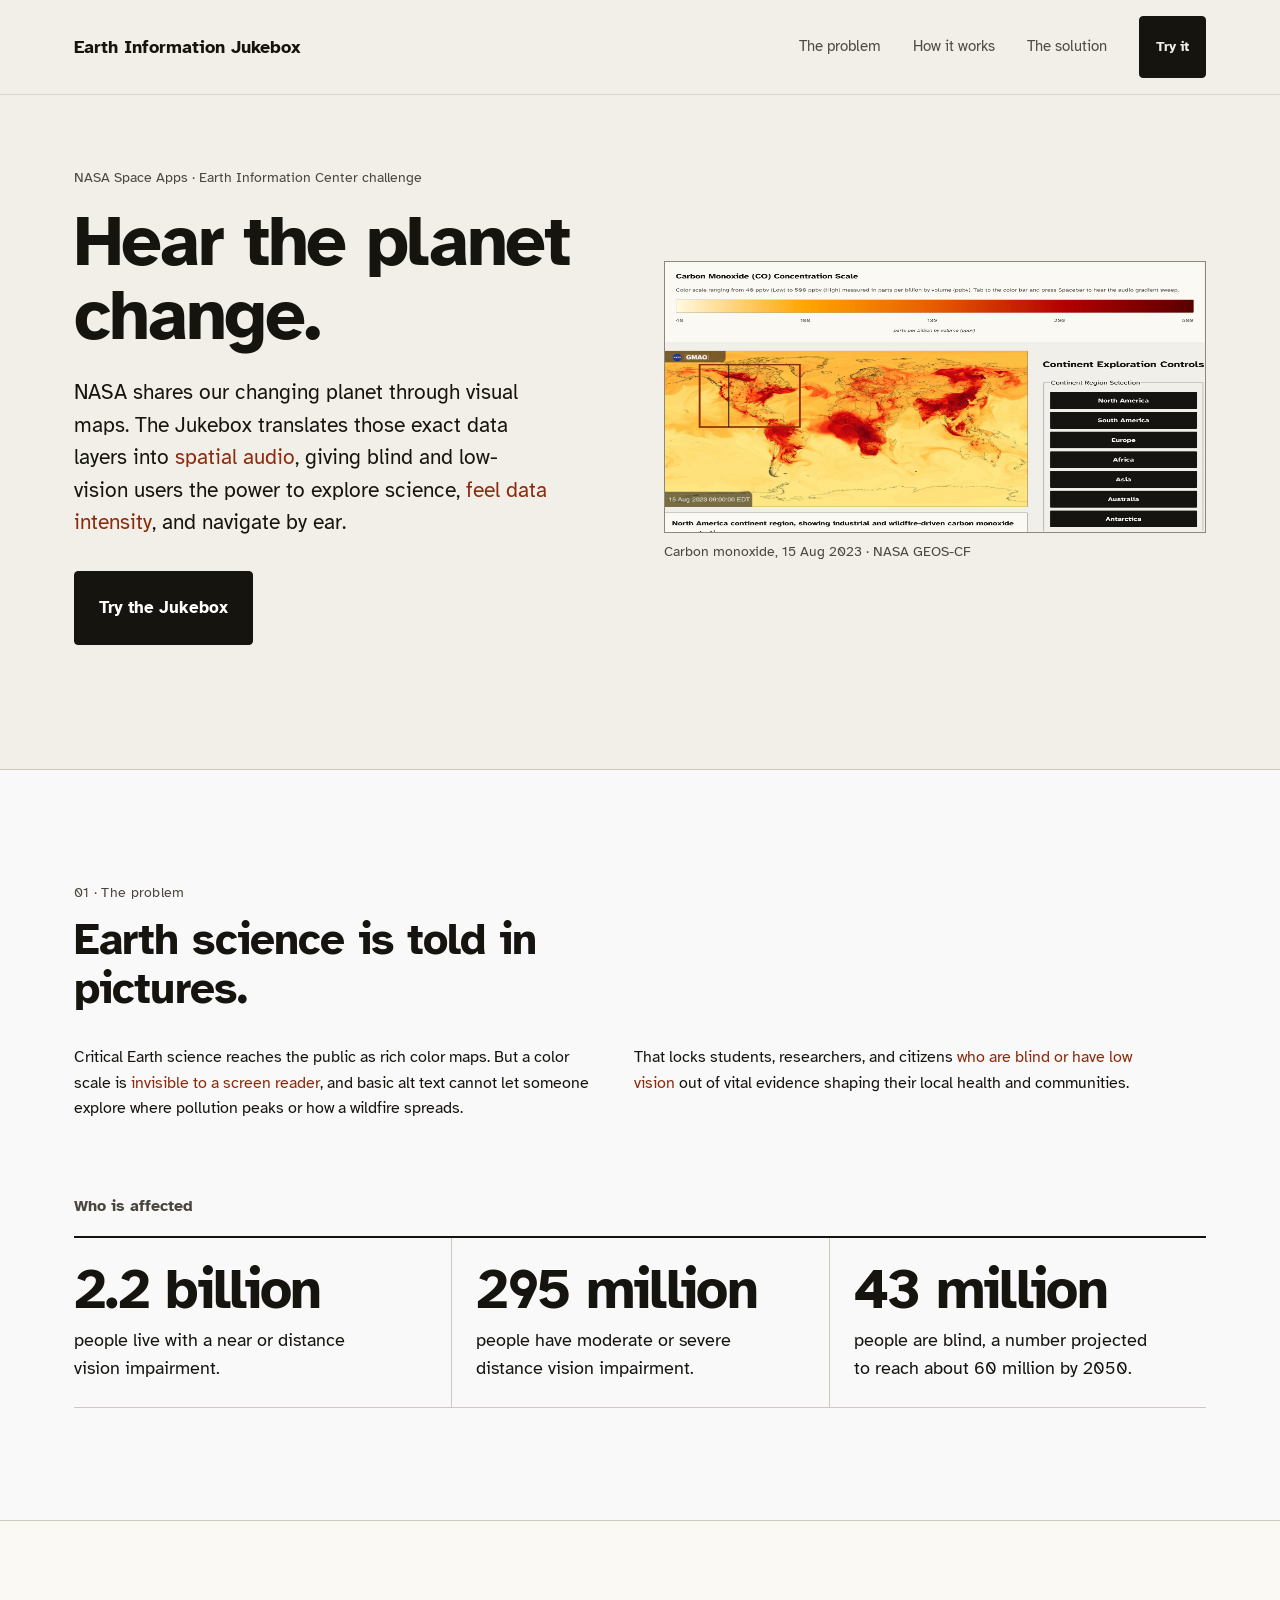
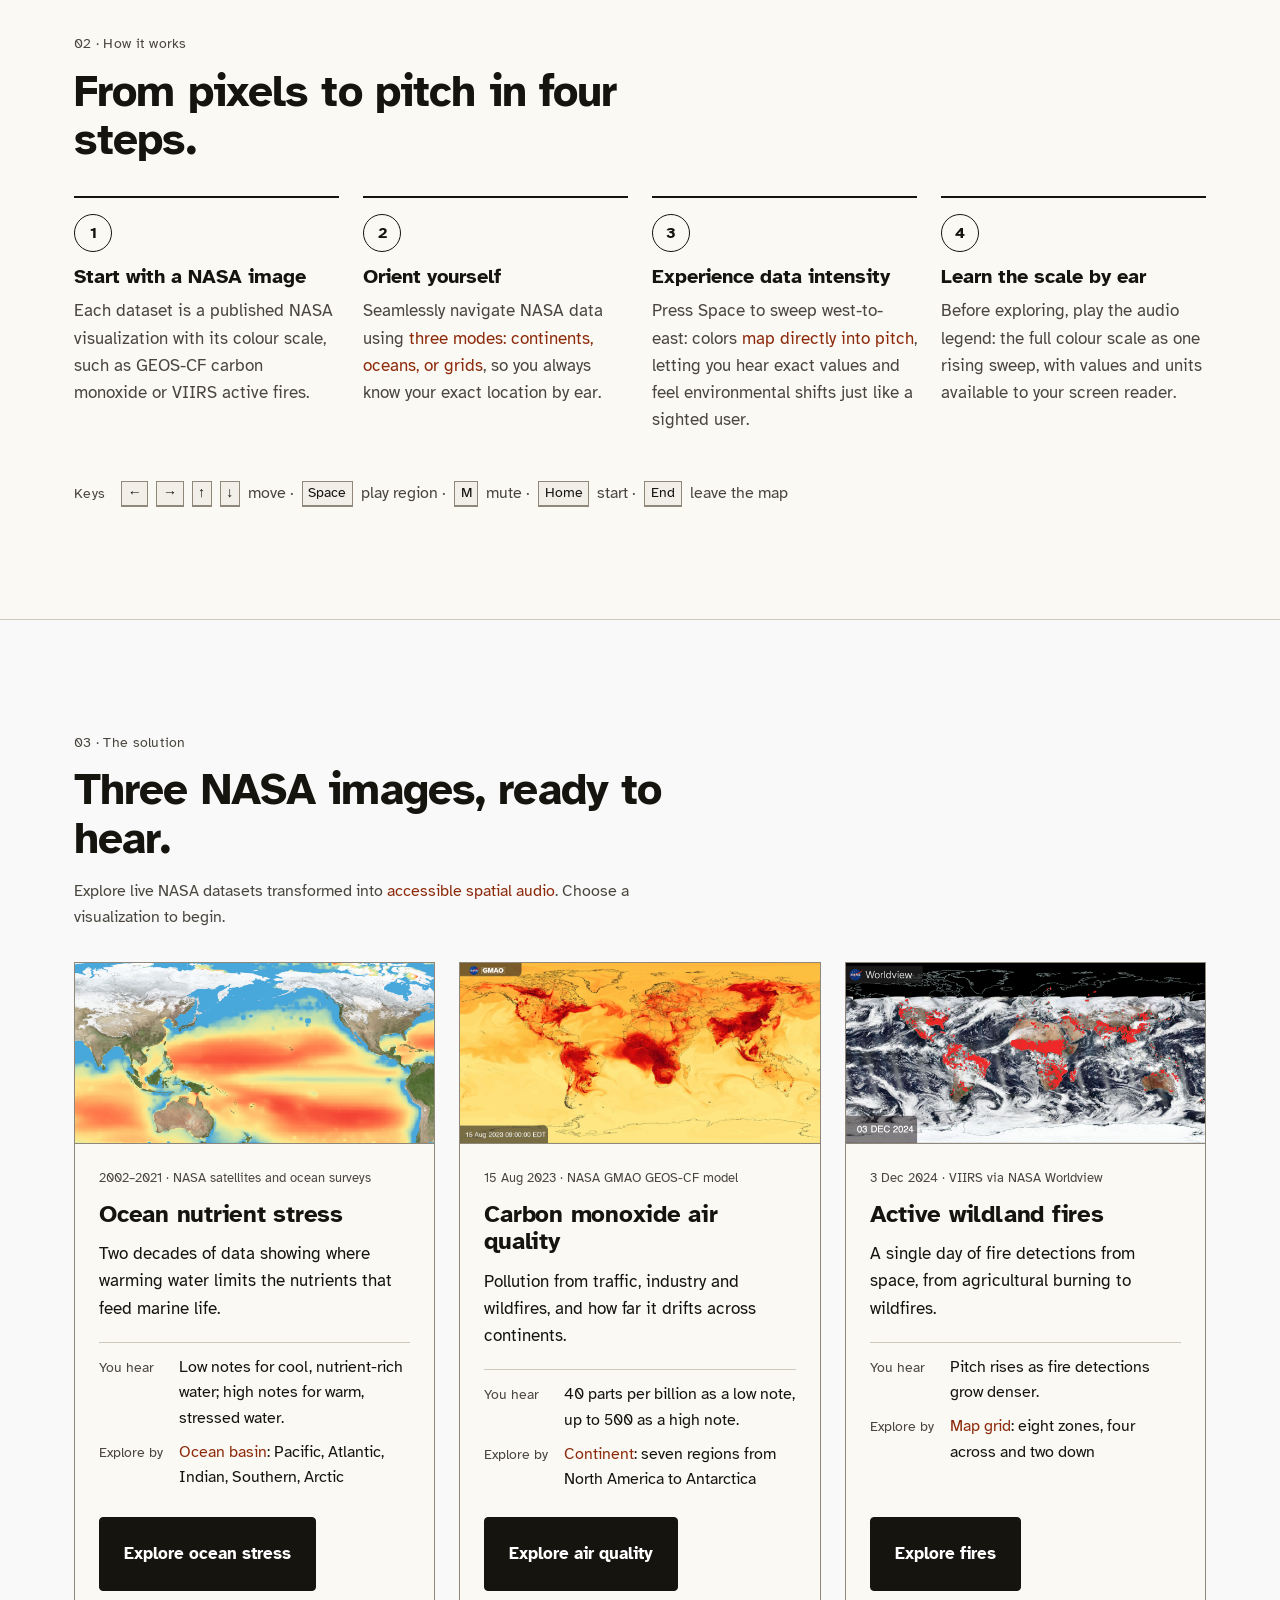
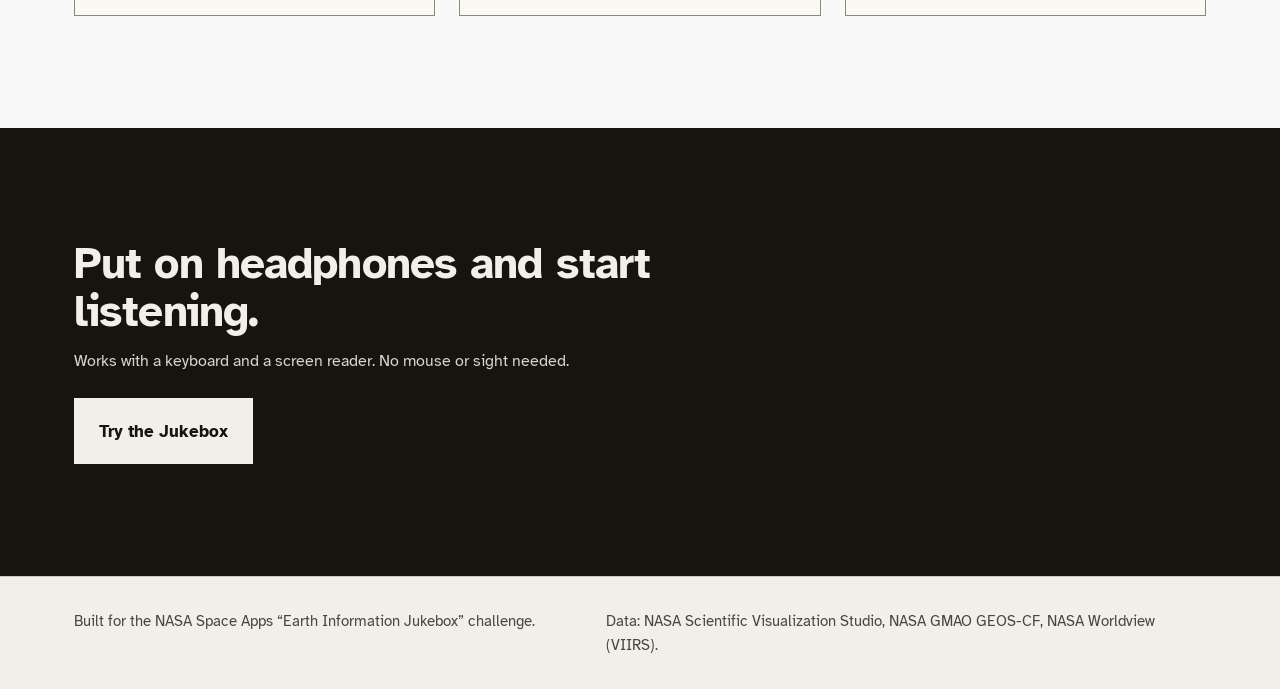
==== commit f5e6e33c: "Final Home page UX writing updates" ====
--- a/index.html
+++ b/index.html
@@ -38,14 +38,14 @@
                     <div class="hero-copy">
                         <p class="kicker">NASA Space Apps · Earth Information Center challenge</p>
                         <h1 id="hero-h">Hear the planet change.</h1>
-                        <p class="lede">NASA tells the story of our changing Earth through maps and images. The Jukebox turns those images into sound, so people who are blind or have low vision can explore the same science by ear and keyboard.</p>
+                        <p class="lede">NASA shares our changing planet through visual maps. The Jukebox translates those exact data layers into <span class="highlight-term">spatial audio</span>, giving blind and low-vision users the power to explore science, <span class="highlight-term">feel data intensity</span>, and navigate by ear.</p>
                         <div class="cta-row">
                             <a class="btn btn-primary" href="ocean-stress.html">Try the Jukebox</a>
                         </div>
                     </div>
                     <figure class="hero-plate">
-                        <div class="plate">
-                            <img src="assets/images/AQI_CO.jpg" alt="NASA map of carbon monoxide near the surface on 15 August 2023." width="960" height="480">
+                        <div class="plate" id ="hero-img">
+                            <img src="assets/images/Hero_Image.jpeg" alt="Hero illustration showing a NASA Earth dataset map with a scanning cursor and audio waveform overlay, representing color-to-audio sonification and multi-region navigation." width="960" height="480">
                         </div>
                         <figcaption class="mono">Carbon monoxide, 15 Aug 2023 · NASA GEOS-CF</figcaption>
                     </figure>
@@ -59,8 +59,8 @@
                 <p class="label">01 · The problem</p>
                 <h2 id="problem-h">Earth science is told in pictures.</h2>
                 <div class="two-col">
-                    <p>Climate, air quality, wildfire and ocean health reach the public mostly as colour maps and satellite images. A colour scale means nothing to a screen reader, and alt text can summarise a map but cannot let someone explore it: where pollution peaks, how far it spreads, what is happening over their own region.</p>
-                    <p>That shuts out students, researchers and citizens who are blind or have low vision from evidence that shapes decisions about their health and their communities.</p>
+                    <p>Critical Earth science reaches the public as rich color maps. But a color scale is <span class="highlight-term">invisible to a screen reader</span>, and basic alt text cannot let someone explore where pollution peaks or how a wildfire spreads.</p>
+                    <p>That locks students, researchers, and citizens <span class="highlight-term">who are blind or have low vision</span> out of vital evidence shaping their local health and communities.</p>
                 </div>
 
                 <h3 class="sub-h">Who is affected</h3>
@@ -94,13 +94,13 @@
                     </li>
                     <li>
                         <span class="step-n mono" aria-hidden="true">2</span>
-                        <h3>Choose a region</h3>
-                        <p>Move between continents, oceans or a map grid with the arrow keys or buttons. Every move is announced to your screen reader.</p>
+                        <h3>Orient yourself</h3>
+                        <p>Seamlessly navigate NASA data using <span class="highlight-term">three modes: continents, oceans, or grids</span>, so you always know your exact location by ear.</p>
                     </li>
                     <li>
                         <span class="step-n mono" aria-hidden="true">3</span>
-                        <h3>Listen to the data</h3>
-                        <p>Press Space and the Jukebox sweeps the region west to east. Colour becomes pitch: low values play low notes, high values rise.</p>
+                        <h3>Experience data intensity</h3>
+                        <p>Press Space to sweep west-to-east: colors <span class="highlight-term">map directly into pitch</span>, letting you hear exact values and feel environmental shifts just like a sighted user.</p>
                     </li>
                     <li>
                         <span class="step-n mono" aria-hidden="true">4</span>
@@ -117,7 +117,7 @@
             <div class="wrap">
                 <p class="label">03 · The solution</p>
                 <h2 id="sol-h">Three NASA images, ready to hear.</h2>
-                <p class="intro">Each one is a real NASA visualization converted into sound. Pick one to explore.</p>
+                <p class="intro">Explore live NASA datasets transformed into <span class="highlight-term">accessible spatial audio</span>. Choose a visualization to begin.</p>
 
                 <ul class="cards" role="list">
                     <li class="card">
@@ -130,7 +130,7 @@
                             <p>Two decades of data showing where warming water limits the nutrients that feed marine life.</p>
                             <dl class="hear">
                                 <dt>You hear</dt><dd>Low notes for cool, nutrient-rich water; high notes for warm, stressed water.</dd>
-                                <dt>Explore by</dt><dd>Ocean basin: Pacific, Atlantic, Indian, Southern, Arctic</dd>
+                                <dt>Explore by</dt><dd><span class="highlight-term">Ocean basin</span>: Pacific, Atlantic, Indian, Southern, Arctic</dd>
                             </dl>
                             <div class="card-actions">
                                 <a class="btn btn-primary" href="ocean-stress.html">Explore ocean stress</a>
@@ -148,7 +148,7 @@
                             <p>Pollution from traffic, industry and wildfires, and how far it drifts across continents.</p>
                             <dl class="hear">
                                 <dt>You hear</dt><dd>40 parts per billion as a low note, up to 500 as a high note.</dd>
-                                <dt>Explore by</dt><dd>Continent: seven regions from North America to Antarctica</dd>
+                                <dt>Explore by</dt><dd><span class="highlight-term">Continent</span>: seven regions from North America to Antarctica</dd>
                             </dl>
                             <div class="card-actions">
                                 <a class="btn btn-primary" href="air-quality-co.html">Explore air quality</a>
@@ -166,7 +166,7 @@
                             <p>A single day of fire detections from space, from agricultural burning to wildfires.</p>
                             <dl class="hear">
                                 <dt>You hear</dt><dd>Pitch rises as fire detections grow denser.</dd>
-                                <dt>Explore by</dt><dd>Map grid: eight zones, four across and two down</dd>
+                                <dt>Explore by</dt><dd><span class="highlight-term">Map grid</span>: eight zones, four across and two down</dd>
                             </dl>
                             <div class="card-actions">
                                 <a class="btn btn-primary" href="fires-viirs.html">Explore fires</a>
--- a/css/style.css
+++ b/css/style.css
@@ -267,7 +267,8 @@
 .audio-legend-wrapper {
     margin-bottom: var(--s5);
     background: var(--surface);
-    border: 1px solid var(--rule-strong);
+    /* border: 1px solid var(--rule-strong); */
+    border-left: 4px solid var(--accent, #8C2A0B);
     padding: var(--s5);
     border-radius: var(--border-radius);
     text-align: left;
@@ -367,7 +368,8 @@
     border-radius: var(--border-radius-sm);
     text-align: left;
     border: 1px solid var(--rule-strong);
-    border-left: 4px solid var(--ink);            /* Bold left indicator for live readout */
+    /* border-left: 4px solid var(--ink);   */         
+    border-left: 4px solid var(--accent, #8C2A0B); /* Bold left indicator for live readout */
 }
 
 /* ==========================================================================
@@ -1209,6 +1211,12 @@
   object-fit: cover;
 }
 
+#hero-img img {
+  width: 100%;
+  height: 100%;
+  object-fit: fill !important;
+}
+
 .sweep {
   position: absolute;
   top: 0;
@@ -1237,4 +1245,177 @@
     left: calc(100% - 2px);
     opacity: 0;
   }
+}
+
+
+/* ==========================================================================
+   DATASET PAGE NAVIGATION — site nav moved out of the controls panel
+   ========================================================================== */
+/* Width bug: padding/border were added on top of width:100% (sideways scroll) */
+.topbar,
+.topbar-inner,
+.wrap,
+.map-container { box-sizing: border-box; }
+
+/* Let the dataset links wrap instead of overflowing on narrow screens */
+.topbar .navlist { flex-wrap: wrap; row-gap: 0.25rem; }
+.topbar .navlist a {
+    display: inline-flex;
+    align-items: center;
+    min-height: 44px;                 /* comfortable touch target */
+    border-bottom: 2px solid transparent;
+}
+
+/* Current page: shown by weight and underline, not colour alone */
+.topbar .navlist a[aria-current="page"] {
+    opacity: 1;
+    font-weight: 700;
+    border-bottom-color: var(--ink, #16140F);
+}
+
+/* Skip link: hidden until focused, then the first thing on screen */
+.skip-link {
+    position: absolute;
+    left: 1rem;
+    top: 1rem;
+    z-index: 2000;
+    transform: translateY(-200%);
+    background: var(--ink, #16140F);
+    color: var(--surface, #FBF9F4);
+    padding: 0.5rem 1rem;
+    font-weight: 700;
+    text-decoration: none;
+}
+.skip-link:focus { transform: none; }
+
+/* Page heading for each dataset */
+.page-head { text-align: left; margin: var(--s6, 32px) 0 var(--s5, 24px); }
+.page-head h1 {
+    margin: 0 0 var(--s2, 8px);
+    color: var(--ink, #16140F);
+    font-size: clamp(1.75rem, 4vw, 2.5rem);
+    line-height: 1.1;
+    letter-spacing: -0.01em;
+}
+.page-head p {
+    margin: 0;
+    color: var(--ink-2, #4A463F);
+    font-family: "Atkinson Hyperlegible Mono", monospace;
+    font-size: 0.9rem;
+}
+
+/* "Next dataset" text link at the end of each page */
+.next-dataset {
+    margin: var(--s7, 48px) 0 var(--s6, 32px);
+    padding-top: var(--s4, 16px);
+    border-top: 1px solid var(--rule, #CFC9BD);
+    font-weight: 700;
+}
+.next-dataset a {
+    color: var(--ink, #16140F);
+    display: inline-flex;
+    align-items: center;
+    min-height: 44px;
+    text-underline-offset: 3px;
+}
+
+/* Keep dataset-page content off the screen edges on phones */
+.main-container {
+    box-sizing: border-box;
+    padding-left: var(--s4, 16px);
+    padding-right: var(--s4, 16px);
+}
+
+
+
+/* ==========================================================================
+   MAP ORIENTATION — how the map is divided, read before exploring
+   ========================================================================== */
+.map-orientation {
+    margin-bottom: var(--s5);
+    background: var(--surface);
+    /* border: 1px solid var(--rule-strong);  */
+    border-left: 4px solid var(--accent, #8C2A0B);
+    padding: var(--s5);
+    border-radius: var(--border-radius);
+    text-align: left;
+}
+
+.map-orientation h2 {
+    color: var(--ink);
+    margin: 0 0 var(--s2);
+    font-size: var(--font-size-heading);
+    font-weight: 800;
+}
+
+.map-orientation p {
+    margin: 0 0 var(--s3);
+    color: var(--ink);
+    max-width: 75ch;
+}
+
+.map-orientation p:last-child {
+    margin-bottom: 0;
+    color: var(--ink-2);
+}
+
+.map-orientation ol {
+    margin: 0 0 var(--s3);
+    padding-left: 1.5em;
+}
+
+.map-orientation li {
+    margin-bottom: var(--s1);
+}
+
+
+
+
+
+/* ==========================================================================
+   ISOLATED DATASET HERO BANNER (WCAG & Design System Aligned)
+   ========================================================================== */
+.dataset-hero-banner {
+    background-color: var(--surface);
+    /* border: 1px solid var(--rule-strong); */
+    border-left: 4px solid var(--accent, #8C2A0B);
+    padding: var(--s5, 24px);
+    margin-top: var(--s7, 48px);
+    margin-bottom: var(--s5, 24px);
+    border-radius: var(--border-radius, 2px);
+    text-align: left;
+}
+
+.dataset-hero-banner .dataset-title {
+    font-size: clamp(1.5rem, 3vw, 2rem);
+    font-weight: 800;
+    color: var(--ink);
+    margin: 0 0 var(--s3, 12px);
+    letter-spacing: -0.02em;
+}
+
+.dataset-hero-banner .dataset-desc {
+    font-size: 1.0625rem;
+    color: var(--ink-2);
+    margin: 0 0 var(--s3, 12px);
+    line-height: 1.6;
+    max-width: 65ch;
+}
+
+.dataset-hero-banner .dataset-source {
+    font-family: var(--mono, monospace);
+    font-size: 0.8125rem;
+    color: var(--ink-2);
+    margin: 0;
+    opacity: 0.85;
+}
+
+
+
+/* ==========================================================================
+   SAFE UX HIGHLIGHT UTILITY
+   ========================================================================== */
+.highlight-term {
+    color: var(--accent, #8C2A0B);
+    font-weight: 500; 
 }
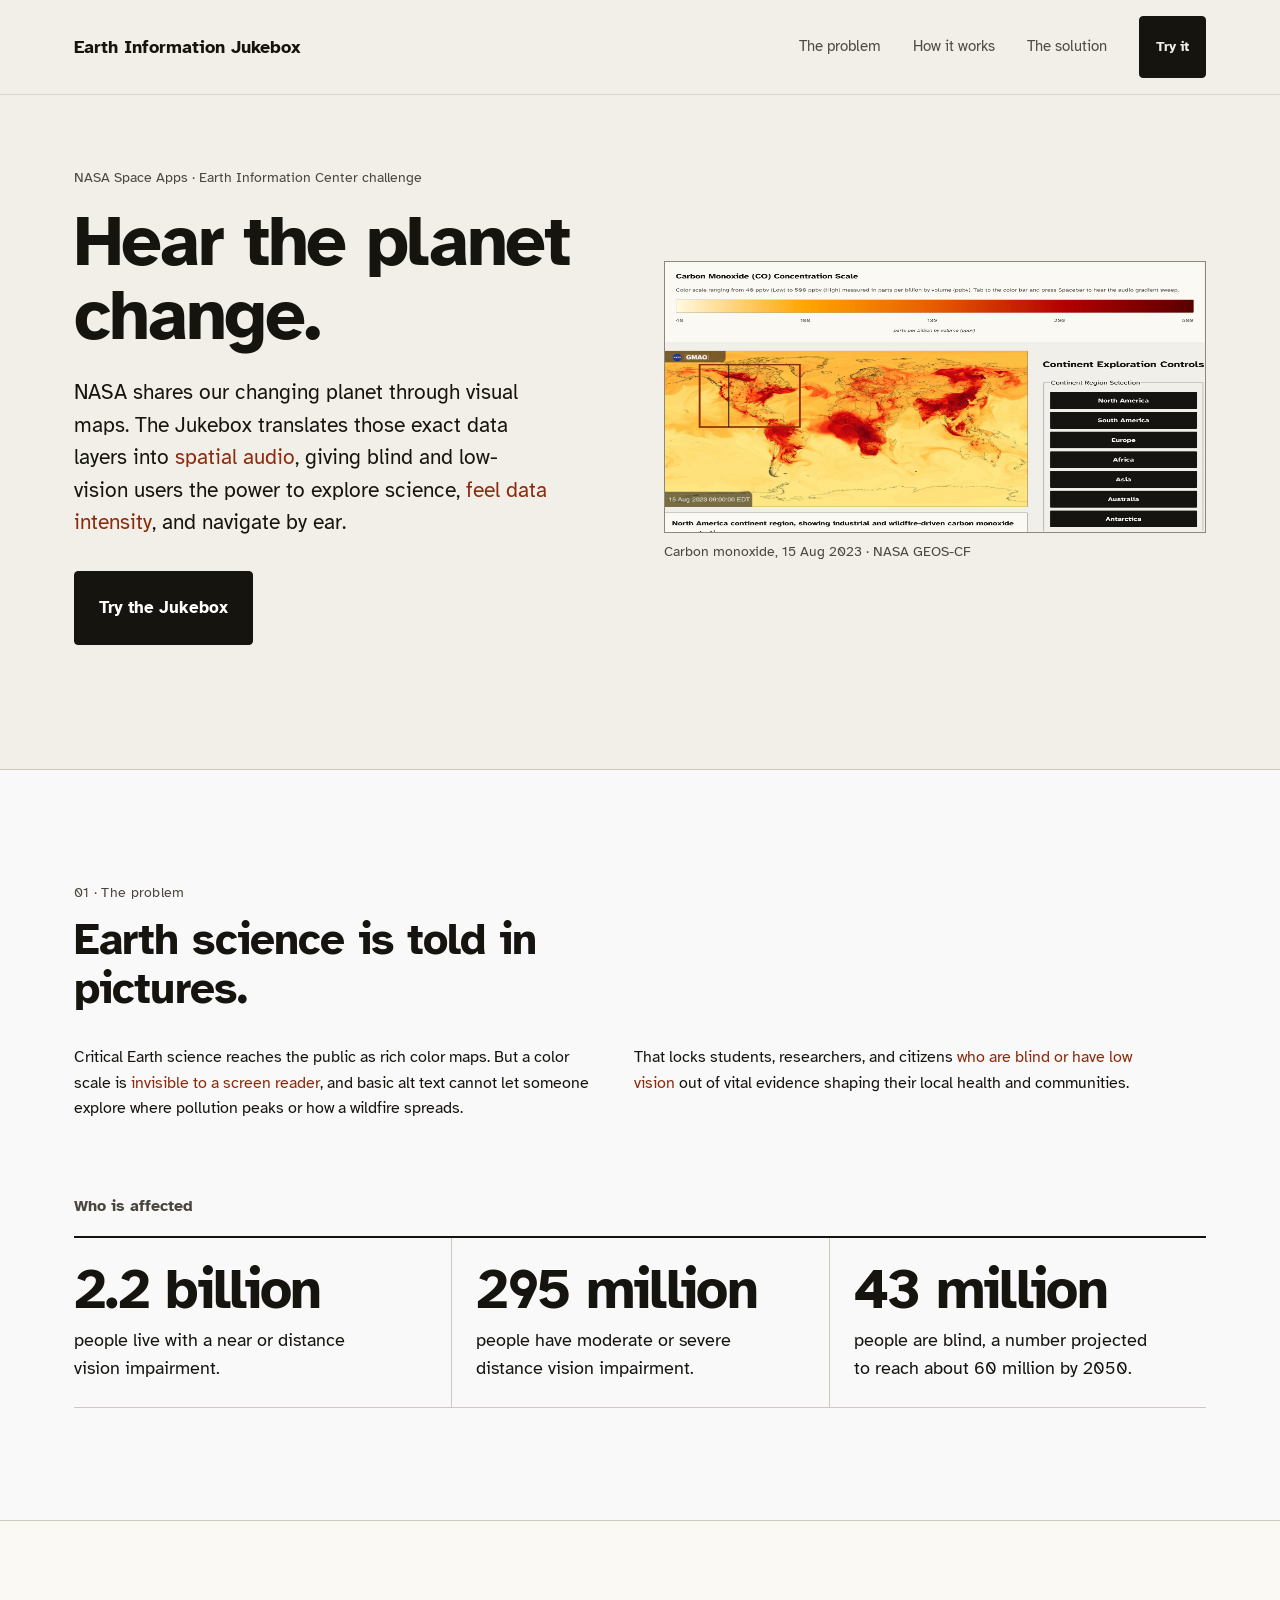
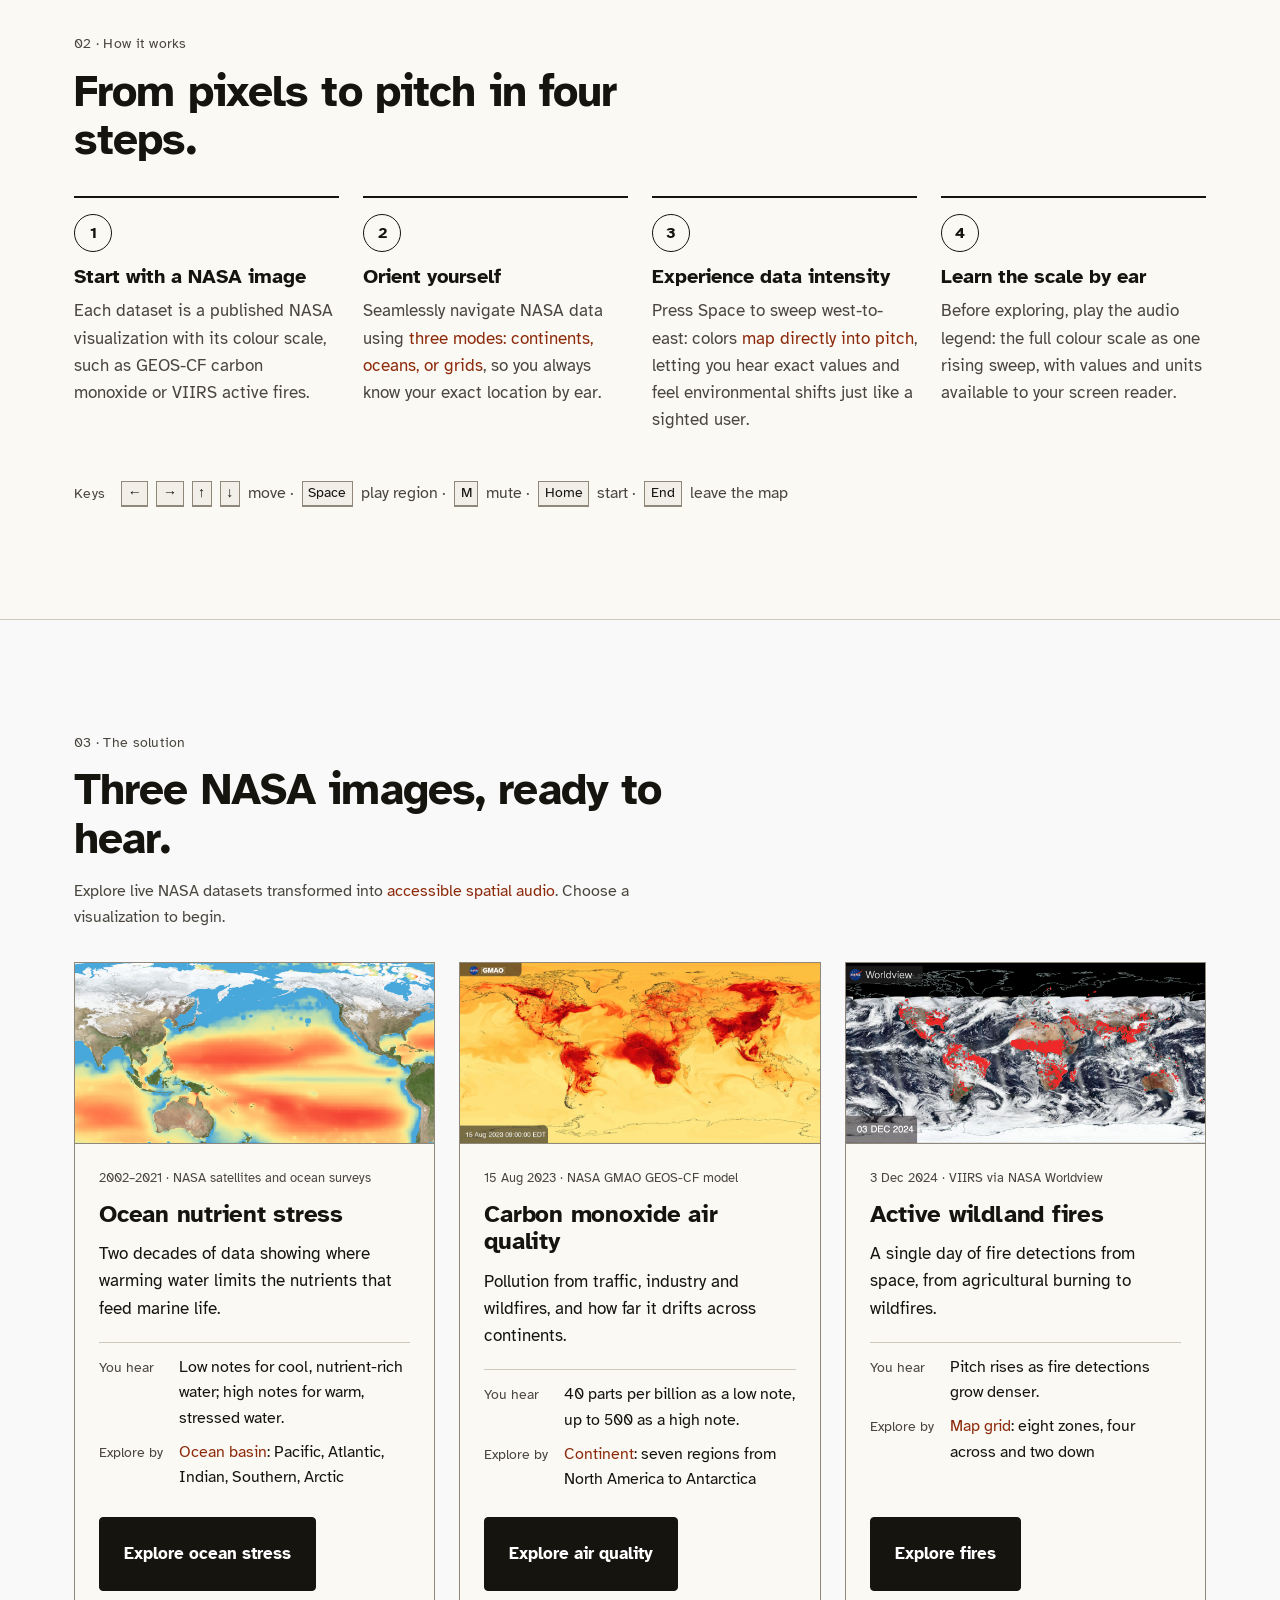
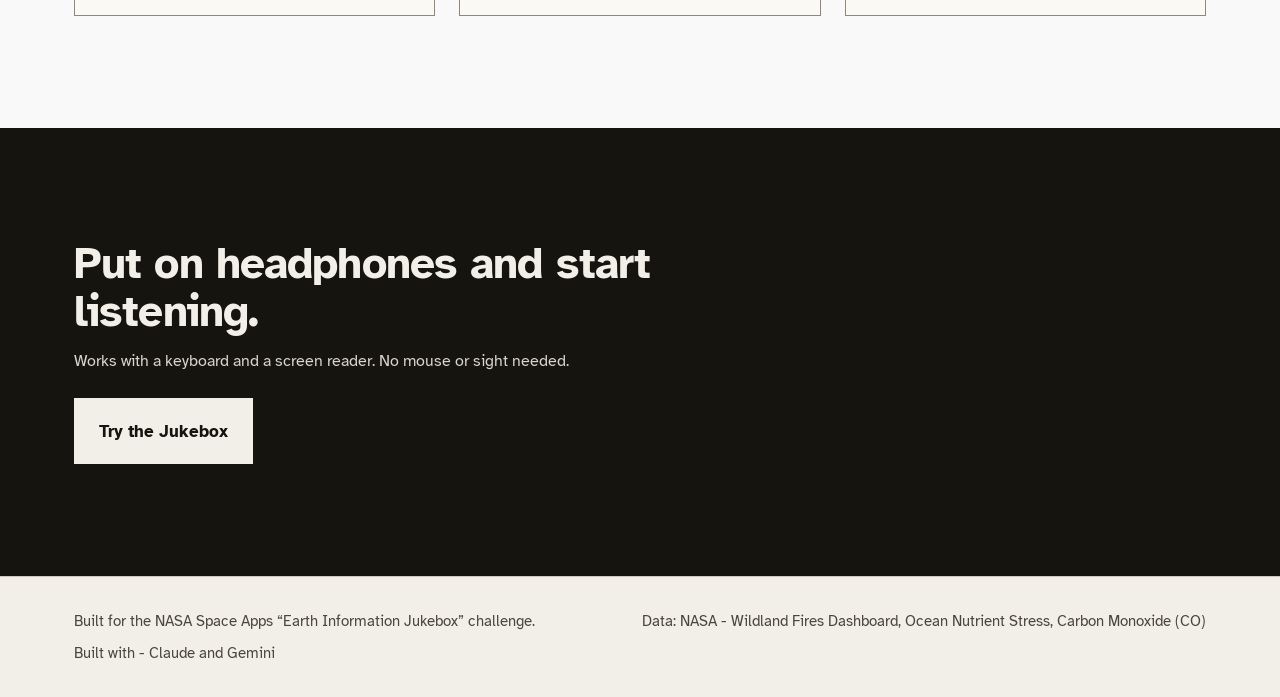
==== commit b78db7fe: "AI tools listed under footer" ====
--- a/index.html
+++ b/index.html
@@ -192,7 +192,8 @@
     <footer class="footer">
         <div class="wrap footer-inner">
             <p>Built for the NASA Space Apps “Earth Information Jukebox” challenge.</p>
-            <p>Data: NASA Scientific Visualization Studio, NASA GMAO GEOS-CF, NASA Worldview (VIIRS).</p>
+            <p>Data: NASA - Wildland Fires Dashboard, Ocean Nutrient Stress, Carbon Monoxide (CO)</p>
+            <p>Built with - Claude and Gemini</p>
         </div>
     </footer>
 
